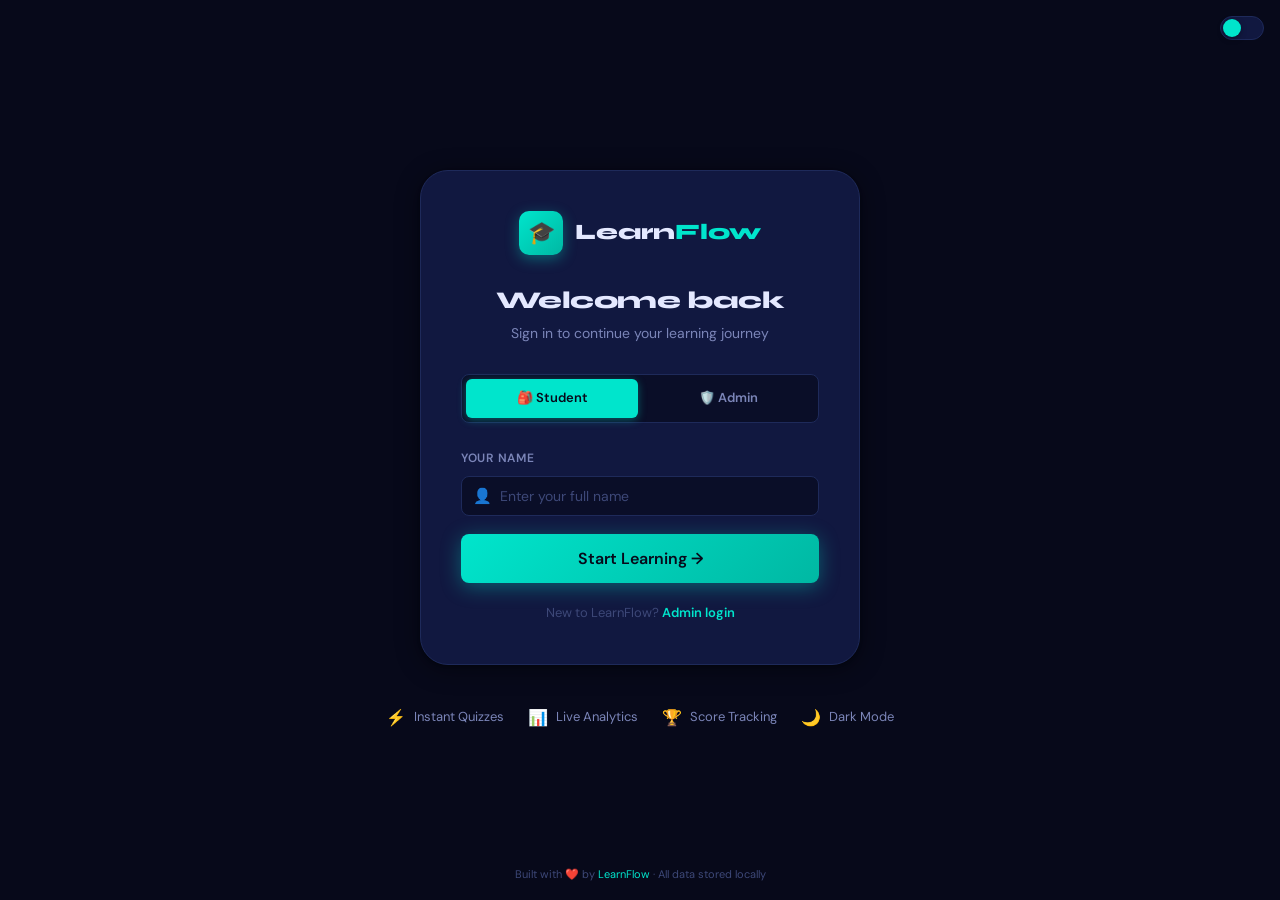
==== admin.html @ 23366703 "Add files via upload" ====
<!DOCTYPE html>
<html lang="en">
<head>
  <meta charset="UTF-8" />
  <meta name="viewport" content="width=device-width, initial-scale=1.0" />
  <title>Admin Dashboard — LearnFlow LMS</title>
  <link rel="stylesheet" href="style.css" />
  <style>
    /* ── Admin-specific styles ── */
    .q-card {
      background: var(--bg-card);
      border: 1px solid var(--border);
      border-radius: var(--radius-md);
      padding: 18px 20px;
      display: flex; align-items: flex-start; gap: 16px;
      transition: all var(--transition);
      animation: fade-up 0.35s ease both;
    }
    .q-card:hover { border-color: var(--border-light); transform: translateX(3px); }
    .q-num {
      width: 34px; height: 34px;
      border-radius: 8px;
      background: var(--accent-dim);
      color: var(--accent);
      display: flex; align-items: center; justify-content: center;
      font-family: 'Syne', sans-serif; font-size: 13px; font-weight: 800;
      flex-shrink: 0;
    }
    .q-content { flex: 1; min-width: 0; }
    .q-text { font-size: 14px; font-weight: 600; margin-bottom: 10px; line-height: 1.4; }
    .q-options { display: grid; grid-template-columns: 1fr 1fr; gap: 6px; }
    .q-opt {
      font-size: 12px; color: var(--text-secondary);
      padding: 5px 10px;
      background: var(--bg-surface); border: 1px solid var(--border);
      border-radius: 6px; display: flex; gap: 6px; align-items: center;
    }
    .q-opt.correct {
      border-color: var(--emerald); color: var(--emerald);
      background: var(--emerald-dim);
    }
    .q-opt-letter {
      font-weight: 700; font-size: 11px;
      background: var(--bg-card); border: 1px solid var(--border);
      border-radius: 4px; padding: 1px 5px;
    }
    .q-meta { font-size: 11px; color: var(--text-muted); margin-top: 10px; }
    .q-actions { display: flex; gap: 8px; align-items: center; flex-shrink: 0; }

    /* Questions list */
    #questions-list { display: flex; flex-direction: column; gap: 14px; }

    /* Results table rows */
    .score-badge {
      display: inline-flex; align-items: center;
      padding: 3px 10px; border-radius: 99px;
      font-size: 12px; font-weight: 700;
    }
    .score-badge.ex { background: var(--emerald-dim); color: var(--emerald); }
    .score-badge.gd { background: var(--accent-dim);  color: var(--accent);  }
    .score-badge.av { background: var(--amber-dim);   color: var(--amber);   }
    .score-badge.pr { background: var(--rose-dim);    color: var(--rose);    }

    /* Add question form */
    .form-card {
      background: var(--bg-card);
      border: 1px solid var(--border);
      border-radius: var(--radius-lg);
      overflow: hidden;
      box-shadow: var(--shadow-card);
    }
    .options-grid {
      display: grid; grid-template-columns: 1fr 1fr; gap: 14px;
    }
    .option-input-wrap { position: relative; }
    .option-letter-badge {
      position: absolute; left: 10px; top: 50%; transform: translateY(-50%);
      width: 22px; height: 22px; border-radius: 5px;
      background: var(--accent-dim); color: var(--accent);
      font-size: 11px; font-weight: 800; font-family: 'Syne', sans-serif;
      display: flex; align-items: center; justify-content: center;
    }
    .option-input-wrap .form-control { padding-left: 42px; }

    /* Analytics chart card */
    .analytics-grid { display: grid; grid-template-columns: 2fr 1fr; gap: 20px; }
    .chart-labels {
      display: flex; justify-content: space-between;
      margin-top: 8px;
    }
    .chart-label { font-size: 10px; color: var(--text-muted); }

    /* Donut chart in analytics */
    .analytics-donut { display: flex; flex-direction: column; align-items: center; gap: 16px; }
    .legend { width: 100%; }
    .legend-item {
      display: flex; align-items: center; gap: 8px;
      font-size: 13px; padding: 6px 0;
      border-bottom: 1px solid var(--border);
    }
    .legend-item:last-child { border-bottom: none; }
    .legend-dot {
      width: 10px; height: 10px; border-radius: 50%; flex-shrink: 0;
    }
    .legend-val { margin-left: auto; font-weight: 700; font-family: 'Syne',sans-serif; }

    /* Confirm modal */
    .modal-backdrop {
      position: fixed; inset: 0; background: rgba(0,0,0,.65);
      backdrop-filter: blur(4px); z-index: 500;
      display: flex; align-items: center; justify-content: center;
      animation: fade-in 0.2s ease;
    }
    .modal {
      background: var(--bg-card);
      border: 1px solid var(--border);
      border-radius: var(--radius-lg);
      padding: 32px;
      max-width: 380px; width: 90%;
      box-shadow: var(--shadow-card);
      animation: fade-up 0.25s ease;
    }
    .modal h3 { margin-bottom: 10px; font-size: 18px; }
    .modal p  { color: var(--text-secondary); font-size: 14px; margin-bottom: 24px; }
    .modal-actions { display: flex; gap: 10px; justify-content: flex-end; }

    @media (max-width: 900px) {
      .analytics-grid { grid-template-columns: 1fr; }
      .options-grid   { grid-template-columns: 1fr; }
    }
  </style>
</head>
<body>
  <div class="layout">

    <!-- ═══ SIDEBAR ═══ -->
    <aside class="sidebar" id="sidebar">
      <div class="sidebar-logo">
        <div class="logo-icon">🎓</div>
        <div class="logo-text">Learn<span>Flow</span></div>
      </div>

      <div class="sidebar-section">
        <div class="sidebar-section-label">Main</div>
        <div class="nav-item active" data-page="admin.html" onclick="showTab('dashboard')">
          <span class="icon">📊</span> Dashboard
        </div>
        <div class="nav-item" onclick="showTab('questions')">
          <span class="icon">❓</span> Questions
          <span class="nav-badge" id="nav-q-count">0</span>
        </div>
        <div class="nav-item" onclick="showTab('add-question')">
          <span class="icon">➕</span> Add Question
        </div>
        <div class="nav-item" onclick="showTab('analytics')">
          <span class="icon">📈</span> Analytics
        </div>
        <div class="nav-item" onclick="showTab('results')">
          <span class="icon">🏅</span> Results
          <span class="nav-badge" id="nav-r-count">0</span>
        </div>
      </div>

      <div class="sidebar-section" style="margin-top: 10px;">
        <div class="sidebar-section-label">System</div>
        <div class="nav-item" onclick="window.open('index.html','_blank')">
          <span class="icon">🎒</span> Student View
        </div>
        <div class="nav-item" onclick="logout()">
          <span class="icon">🚪</span> Logout
        </div>
      </div>

      <div class="sidebar-footer">
        <div class="user-info">
          <div class="avatar" id="admin-avatar">A</div>
          <div>
            <div class="user-name" id="admin-name">Admin</div>
            <div class="user-role">Administrator</div>
          </div>
        </div>
      </div>
    </aside>

    <!-- Overlay for mobile -->
    <div class="sidebar-overlay" id="sidebar-overlay"></div>

    <!-- ═══ MAIN ═══ -->
    <main class="main">

      <!-- Top Bar -->
      <header class="topbar">
        <div class="topbar-left">
          <div class="hamburger" onclick="document.getElementById('sidebar').classList.toggle('open');document.getElementById('sidebar-overlay').classList.toggle('open');">
            <span></span><span></span><span></span>
          </div>
          <div>
            <div class="page-title" id="page-title">Dashboard</div>
            <div class="breadcrumb" id="page-breadcrumb">Overview & Statistics</div>
          </div>
        </div>
        <div class="topbar-right">
          <div class="icon-btn" title="Notifications" onclick="showToast('No new notifications','info')">
            🔔 <span class="notif-dot"></span>
          </div>
          <button class="theme-toggle" title="Toggle theme"></button>
          <div class="icon-btn" title="Logout" onclick="logout()">🚪</div>
        </div>
      </header>

      <!-- ─── TAB: Dashboard ─── -->
      <div class="page-content" id="tab-dashboard">

        <!-- Stat Cards -->
        <div class="grid-4 mb-24" data-stagger id="stat-grid">
          <div class="stat-card accent card-hover">
            <div class="stat-icon accent">❓</div>
            <div class="stat-value" id="stat-total-q">0</div>
            <div class="stat-label">Total Questions</div>
            <div class="stat-delta text-accent">↑ Active Bank</div>
          </div>
          <div class="stat-card indigo card-hover">
            <div class="stat-icon indigo">📝</div>
            <div class="stat-value" id="stat-quizzes">0</div>
            <div class="stat-label">Quizzes Taken</div>
            <div class="stat-delta" style="color:var(--indigo)">↑ All time</div>
          </div>
          <div class="stat-card amber card-hover">
            <div class="stat-icon amber">⭐</div>
            <div class="stat-value" id="stat-avg">0%</div>
            <div class="stat-label">Average Score</div>
            <div class="stat-delta" style="color:var(--amber)">↗ Class avg</div>
          </div>
          <div class="stat-card emerald card-hover">
            <div class="stat-icon emerald">🏆</div>
            <div class="stat-value" id="stat-top">—</div>
            <div class="stat-label">Top Student</div>
            <div class="stat-delta" style="color:var(--emerald)">↑ Best score</div>
          </div>
        </div>

        <!-- Recent Activity + Score Distribution -->
        <div class="analytics-grid">
          <!-- Weekly Quiz Activity -->
          <div class="card">
            <div class="card-header">
              <div>
                <div class="section-title">Quiz Activity</div>
                <div class="section-subtitle">Quizzes taken — last 7 days</div>
              </div>
              <span class="badge badge-accent">Live</span>
            </div>
            <div class="card-body">
              <div class="chart-bar-wrap" id="activity-chart" style="height:80px;"></div>
              <div class="chart-labels" id="activity-labels"></div>
            </div>
          </div>

          <!-- Score Distribution donut -->
          <div class="card">
            <div class="card-header">
              <div class="section-title">Score Distribution</div>
            </div>
            <div class="card-body analytics-donut">
              <div class="donut-wrap">
                <svg width="120" height="120" viewBox="0 0 120 120">
                  <circle class="donut-bg" cx="60" cy="60" r="45" stroke-width="12"/>
                  <circle class="donut-fill" id="dash-donut" cx="60" cy="60" r="45" stroke-width="12"
                          stroke="var(--accent)" stroke-dasharray="283" stroke-dashoffset="283"/>
                </svg>
                <div class="donut-label">
                  <div class="val" id="dash-donut-val">0%</div>
                  <div class="lbl">Pass Rate</div>
                </div>
              </div>
              <div class="legend" id="score-legend">
                <div class="legend-item">
                  <div class="legend-dot" style="background:var(--emerald)"></div>
                  <span style="font-size:12px;color:var(--text-secondary)">Excellent (≥90%)</span>
                  <div class="legend-val text-accent" id="leg-excellent">0</div>
                </div>
                <div class="legend-item">
                  <div class="legend-dot" style="background:var(--accent)"></div>
                  <span style="font-size:12px;color:var(--text-secondary)">Good (70-89%)</span>
                  <div class="legend-val text-accent" id="leg-good">0</div>
                </div>
                <div class="legend-item">
                  <div class="legend-dot" style="background:var(--amber)"></div>
                  <span style="font-size:12px;color:var(--text-secondary)">Average (50-69%)</span>
                  <div class="legend-val text-accent" id="leg-average">0</div>
                </div>
                <div class="legend-item">
                  <div class="legend-dot" style="background:var(--rose)"></div>
                  <span style="font-size:12px;color:var(--text-secondary)">Poor (&lt;50%)</span>
                  <div class="legend-val text-accent" id="leg-poor">0</div>
                </div>
              </div>
            </div>
          </div>
        </div>

        <!-- Recent Results -->
        <div class="mt-24">
          <div class="section-header">
            <div>
              <div class="section-title">Recent Results</div>
              <div class="section-subtitle">Latest student submissions</div>
            </div>
            <button class="btn btn-secondary btn-sm" onclick="showTab('results')">View All →</button>
          </div>
          <div class="table-wrap">
            <table>
              <thead>
                <tr>
                  <th>Student</th>
                  <th>Score</th>
                  <th>Percentage</th>
                  <th>Time</th>
                  <th>Date</th>
                </tr>
              </thead>
              <tbody id="recent-results-tbody">
                <tr><td colspan="5" style="text-align:center;color:var(--text-muted);padding:30px;">No results yet</td></tr>
              </tbody>
            </table>
          </div>
        </div>
      </div><!-- /tab-dashboard -->

      <!-- ─── TAB: Questions ─── -->
      <div class="page-content" id="tab-questions" style="display:none;">
        <div class="section-header">
          <div>
            <div class="section-title">Question Bank</div>
            <div class="section-subtitle" id="q-count-label">All questions</div>
          </div>
          <div style="display:flex;gap:10px;">
            <button class="btn btn-secondary btn-sm" onclick="exportQuestions()">⬇ Export</button>
            <button class="btn btn-primary btn-sm" onclick="showTab('add-question')">+ Add Question</button>
          </div>
        </div>
        <div id="questions-list">
          <!-- Dynamic -->
        </div>
      </div><!-- /tab-questions -->

      <!-- ─── TAB: Add Question ─── -->
      <div class="page-content" id="tab-add-question" style="display:none;">
        <div class="section-header">
          <div>
            <div class="section-title" id="form-title">Add New Question</div>
            <div class="section-subtitle">Fill in the question details below</div>
          </div>
          <button class="btn btn-secondary btn-sm" onclick="cancelEdit()">✕ Cancel</button>
        </div>

        <div class="form-card">
          <div class="card-header">
            <div class="section-title">Question Details</div>
            <span class="badge badge-accent">Required Fields *</span>
          </div>
          <div class="card-body">
            <!-- Hidden edit ID -->
            <input type="hidden" id="edit-id" value="" />

            <!-- Question Text -->
            <div class="form-group">
              <label class="form-label">Question *</label>
              <textarea id="f-question" class="form-control" rows="3"
                        placeholder="Type your question here..."></textarea>
            </div>

            <!-- Options -->
            <div class="form-group">
              <label class="form-label">Answer Options *</label>
              <div class="options-grid">
                <div class="option-input-wrap">
                  <div class="option-letter-badge">A</div>
                  <input type="text" id="f-opt-a" class="form-control" placeholder="Option A" />
                </div>
                <div class="option-input-wrap">
                  <div class="option-letter-badge">B</div>
                  <input type="text" id="f-opt-b" class="form-control" placeholder="Option B" />
                </div>
                <div class="option-input-wrap">
                  <div class="option-letter-badge">C</div>
                  <input type="text" id="f-opt-c" class="form-control" placeholder="Option C" />
                </div>
                <div class="option-input-wrap">
                  <div class="option-letter-badge">D</div>
                  <input type="text" id="f-opt-d" class="form-control" placeholder="Option D" />
                </div>
              </div>
            </div>

            <!-- Correct Answer -->
            <div class="form-group">
              <label class="form-label">Correct Answer *</label>
              <select id="f-correct" class="form-control">
                <option value="">— Select correct answer —</option>
                <option value="0">A — Option A</option>
                <option value="1">B — Option B</option>
                <option value="2">C — Option C</option>
                <option value="3">D — Option D</option>
              </select>
            </div>

            <!-- Submit -->
            <div style="display:flex;gap:12px;margin-top:8px;">
              <button class="btn btn-primary" onclick="saveQuestion()" id="save-btn">
                💾 Save Question
              </button>
              <button class="btn btn-secondary" onclick="clearForm()">🔄 Clear</button>
            </div>
          </div>
        </div>
      </div><!-- /tab-add-question -->

      <!-- ─── TAB: Analytics ─── -->
      <div class="page-content" id="tab-analytics" style="display:none;">
        <div class="section-header">
          <div class="section-title">Analytics</div>
          <div class="section-subtitle">Detailed performance insights</div>
        </div>

        <div class="grid-4 mb-24" data-stagger>
          <div class="stat-card accent">
            <div class="stat-icon accent">📊</div>
            <div class="stat-value" id="an-total-q">0</div>
            <div class="stat-label">Questions</div>
          </div>
          <div class="stat-card indigo">
            <div class="stat-icon indigo">👥</div>
            <div class="stat-value" id="an-students">0</div>
            <div class="stat-label">Unique Students</div>
          </div>
          <div class="stat-card amber">
            <div class="stat-icon amber">⏱️</div>
            <div class="stat-value" id="an-avg-time">—</div>
            <div class="stat-label">Avg Time (min)</div>
          </div>
          <div class="stat-card emerald">
            <div class="stat-icon emerald">✅</div>
            <div class="stat-value" id="an-pass-rate">0%</div>
            <div class="stat-label">Pass Rate (≥70%)</div>
          </div>
        </div>

        <!-- Score histogram -->
        <div class="card mb-24">
          <div class="card-header">
            <div class="section-title">Score Histogram</div>
            <div class="section-subtitle">Distribution of scores across all quizzes</div>
          </div>
          <div class="card-body">
            <div id="histogram-wrap" style="display:flex;align-items:flex-end;gap:8px;height:100px;"></div>
            <div style="display:flex;justify-content:space-between;margin-top:8px;">
              <span class="chart-label">0–20%</span>
              <span class="chart-label">21–40%</span>
              <span class="chart-label">41–60%</span>
              <span class="chart-label">61–80%</span>
              <span class="chart-label">81–100%</span>
            </div>
          </div>
        </div>

        <!-- Top performers table -->
        <div class="card">
          <div class="card-header">
            <div class="section-title">Top Performers</div>
          </div>
          <div class="table-wrap" style="border:none;border-radius:0;box-shadow:none;">
            <table>
              <thead>
                <tr>
                  <th>Rank</th>
                  <th>Student</th>
                  <th>Best Score</th>
                  <th>Attempts</th>
                </tr>
              </thead>
              <tbody id="top-performers-tbody">
                <tr><td colspan="4" style="text-align:center;color:var(--text-muted);padding:30px;">No data yet</td></tr>
              </tbody>
            </table>
          </div>
        </div>
      </div><!-- /tab-analytics -->

      <!-- ─── TAB: Results ─── -->
      <div class="page-content" id="tab-results" style="display:none;">
        <div class="section-header">
          <div>
            <div class="section-title">All Results</div>
            <div class="section-subtitle" id="results-count-label">All submissions</div>
          </div>
          <div style="display:flex;gap:10px;">
            <button class="btn btn-danger btn-sm" onclick="clearResults()">🗑 Clear All</button>
          </div>
        </div>
        <div class="table-wrap">
          <table>
            <thead>
              <tr>
                <th>#</th>
                <th>Student</th>
                <th>Score</th>
                <th>%</th>
                <th>Grade</th>
                <th>Time</th>
                <th>Date</th>
              </tr>
            </thead>
            <tbody id="all-results-tbody">
              <tr><td colspan="7" style="text-align:center;color:var(--text-muted);padding:30px;">No results yet</td></tr>
            </tbody>
          </table>
        </div>
      </div><!-- /tab-results -->

    </main><!-- /main -->
  </div><!-- /layout -->

  <!-- Delete Confirm Modal -->
  <div class="modal-backdrop" id="confirm-modal" style="display:none;">
    <div class="modal">
      <h3>Delete Question?</h3>
      <p>This action cannot be undone. The question will be permanently removed from the bank.</p>
      <div class="modal-actions">
        <button class="btn btn-secondary" onclick="closeModal()">Cancel</button>
        <button class="btn btn-danger" onclick="confirmDelete()">Delete</button>
      </div>
    </div>
  </div>

  <script src="script.js"></script>
  <script>
    /* ════════════════════════════════════
       ADMIN DASHBOARD LOGIC
       ════════════════════════════════════ */
    let pendingDeleteId = null;

    /* ── Auth guard ── */
    document.addEventListener('DOMContentLoaded', () => {
      const user = DB.get(KEYS.USER);
      if (!user || user.role !== 'admin') { window.location.href = 'login.html'; return; }

      // Set admin name
      document.getElementById('admin-name').textContent = user.name || 'Admin';
      document.getElementById('admin-avatar').textContent = (user.name || 'A')[0].toUpperCase();

      renderDashboard();
    });

    /* ── Tab Navigation ── */
    const tabs = {
      dashboard:    { el: 'tab-dashboard',     title: 'Dashboard',     sub: 'Overview & Statistics' },
      questions:    { el: 'tab-questions',      title: 'Question Bank', sub: 'Manage all questions' },
      'add-question':{ el: 'tab-add-question',  title: 'Add Question',  sub: 'Create a new quiz item' },
      analytics:    { el: 'tab-analytics',      title: 'Analytics',     sub: 'Performance insights' },
      results:      { el: 'tab-results',        title: 'Results',       sub: 'All student submissions' },
    };

    function showTab(name) {
      Object.entries(tabs).forEach(([key, cfg]) => {
        document.getElementById(cfg.el).style.display = key === name ? '' : 'none';
      });
      document.getElementById('page-title').textContent = tabs[name].title;
      document.getElementById('page-breadcrumb').textContent = tabs[name].sub;

      // Highlight active nav
      document.querySelectorAll('.nav-item').forEach(item => item.classList.remove('active'));
      // match by onclick text
      document.querySelectorAll('.nav-item').forEach(item => {
        if (item.getAttribute('onclick')?.includes(`'${name}'`)) item.classList.add('active');
      });

      // Render the active tab
      if (name === 'dashboard')    renderDashboard();
      if (name === 'questions')    renderQuestions();
      if (name === 'analytics')    renderAnalytics();
      if (name === 'results')      renderResults();

      // Close mobile sidebar
      document.getElementById('sidebar')?.classList.remove('open');
      document.getElementById('sidebar-overlay')?.classList.remove('open');
    }

    /* ══════════════════════════════════════
       DASHBOARD RENDER
       ══════════════════════════════════════ */
    function renderDashboard() {
      const questions = DB.get(KEYS.QUESTIONS, []);
      const results   = DB.get(KEYS.RESULTS, []);

      // Stat cards
      const totalQ = questions.length;
      const totalR = results.length;
      const avgPct = totalR > 0
        ? Math.round(results.reduce((a, r) => a + r.percentage, 0) / totalR)
        : 0;
      const topStudent = totalR > 0
        ? results.reduce((best, r) => r.percentage > best.percentage ? r : best, results[0])
        : null;

      animateCount(document.getElementById('stat-total-q'), totalQ);
      animateCount(document.getElementById('stat-quizzes'), totalR);
      document.getElementById('stat-avg').textContent = avgPct + '%';
      document.getElementById('stat-top').textContent = topStudent
        ? topStudent.studentName.split(' ')[0]
        : '—';

      // Update nav badges
      document.getElementById('nav-q-count').textContent = totalQ;
      document.getElementById('nav-r-count').textContent = totalR;

      // Score distribution donut
      const grades = { excellent:0, good:0, average:0, poor:0 };
      results.forEach(r => {
        if (r.percentage >= 90) grades.excellent++;
        else if (r.percentage >= 70) grades.good++;
        else if (r.percentage >= 50) grades.average++;
        else grades.poor++;
      });
      const passRate = totalR > 0
        ? Math.round(((grades.excellent + grades.good) / totalR) * 100)
        : 0;
      document.getElementById('dash-donut-val').textContent = passRate + '%';
      const fill = document.getElementById('dash-donut');
      if (fill) {
        setTimeout(() => {
          fill.style.strokeDashoffset = 283 - (283 * passRate / 100);
        }, 300);
      }
      document.getElementById('leg-excellent').textContent = grades.excellent;
      document.getElementById('leg-good').textContent = grades.good;
      document.getElementById('leg-average').textContent = grades.average;
      document.getElementById('leg-poor').textContent = grades.poor;

      // Activity chart (last 7 days)
      renderActivityChart(results);

      // Recent results table (latest 5)
      const recent = [...results].sort((a,b) => b.date - a.date).slice(0, 5);
      const tbody = document.getElementById('recent-results-tbody');
      if (recent.length === 0) {
        tbody.innerHTML = `<tr><td colspan="5" style="text-align:center;color:var(--text-muted);padding:30px;">No results yet</td></tr>`;
      } else {
        tbody.innerHTML = recent.map(r => `
          <tr>
            <td><strong>${r.studentName}</strong></td>
            <td>${r.score}/${r.total}</td>
            <td><span class="score-badge ${gradeBadge(r.percentage)}">${r.percentage}%</span></td>
            <td>${fmtTime(r.timeTaken)}</td>
            <td style="color:var(--text-secondary);font-size:13px;">${fmtDate(r.date)}</td>
          </tr>
        `).join('');
      }

      initStagger();
    }

    function gradeBadge(pct) {
      if (pct >= 90) return 'ex';
      if (pct >= 70) return 'gd';
      if (pct >= 50) return 'av';
      return 'pr';
    }

    function renderActivityChart(results) {
      const days = ['Sun','Mon','Tue','Wed','Thu','Fri','Sat'];
      const now  = new Date();
      const buckets = Array.from({ length: 7 }, (_, i) => {
        const d = new Date(now);
        d.setDate(d.getDate() - (6 - i));
        return {
          label: days[d.getDay()],
          date: d,
          val: 0,
        };
      });
      results.forEach(r => {
        const rd = new Date(r.date);
        buckets.forEach(b => {
          if (rd.toDateString() === b.date.toDateString()) b.val++;
        });
      });
      const max = Math.max(...buckets.map(b => b.val), 1);
      renderBarChart('activity-chart', buckets.map((b,i) => ({ ...b, filled: i === 6 })), max);
      document.getElementById('activity-labels').innerHTML =
        buckets.map(b => `<span class="chart-label">${b.label}</span>`).join('');
    }

    /* ══════════════════════════════════════
       QUESTIONS RENDER
       ══════════════════════════════════════ */
    function renderQuestions() {
      const questions = DB.get(KEYS.QUESTIONS, []);
      const list = document.getElementById('questions-list');
      document.getElementById('q-count-label').textContent = `${questions.length} questions in bank`;

      if (questions.length === 0) {
        list.innerHTML = `
          <div class="empty-state">
            <div class="icon">❓</div>
            <h3>No Questions Yet</h3>
            <p>Start building your quiz bank by adding questions.</p>
            <br/>
            <button class="btn btn-primary" onclick="showTab('add-question')">+ Add First Question</button>
          </div>`;
        return;
      }

      const letters = ['A','B','C','D'];
      list.innerHTML = questions.map((q, i) => `
        <div class="q-card" style="animation-delay:${i * 0.05}s">
          <div class="q-num">${i + 1}</div>
          <div class="q-content">
            <div class="q-text">${q.question}</div>
            <div class="q-options">
              ${q.options.map((opt, oi) => `
                <div class="q-opt ${oi === q.correct ? 'correct' : ''}">
                  <span class="q-opt-letter">${letters[oi]}</span>${opt}
                  ${oi === q.correct ? ' ✓' : ''}
                </div>
              `).join('')}
            </div>
            <div class="q-meta">Added ${fmtDate(q.createdAt)}</div>
          </div>
          <div class="q-actions">
            <button class="btn btn-secondary btn-sm" onclick="editQuestion('${q.id}')">✏️</button>
            <button class="btn btn-danger btn-sm" onclick="openDeleteModal('${q.id}')">🗑️</button>
          </div>
        </div>
      `).join('');
    }

    /* ══════════════════════════════════════
       ADD / EDIT / DELETE QUESTION
       ══════════════════════════════════════ */
    function saveQuestion() {
      const id       = document.getElementById('edit-id').value;
      const question = document.getElementById('f-question').value.trim();
      const optA     = document.getElementById('f-opt-a').value.trim();
      const optB     = document.getElementById('f-opt-b').value.trim();
      const optC     = document.getElementById('f-opt-c').value.trim();
      const optD     = document.getElementById('f-opt-d').value.trim();
      const correct  = document.getElementById('f-correct').value;

      // Validation
      if (!question) return showToast('Question text is required', 'warn');
      if (!optA || !optB || !optC || !optD) return showToast('All four options are required', 'warn');
      if (correct === '') return showToast('Please select the correct answer', 'warn');

      const questions = DB.get(KEYS.QUESTIONS, []);

      if (id) {
        // Edit existing
        const idx = questions.findIndex(q => q.id === id);
        if (idx !== -1) {
          questions[idx] = { ...questions[idx], question, options: [optA,optB,optC,optD], correct: parseInt(correct) };
          DB.set(KEYS.QUESTIONS, questions);
          showToast('Question updated successfully!', 'success');
        }
      } else {
        // New question
        questions.push({
          id: uid(), createdAt: Date.now(),
          question,
          options: [optA, optB, optC, optD],
          correct: parseInt(correct),
        });
        DB.set(KEYS.QUESTIONS, questions);
        showToast('Question added to bank!', 'success');
      }

      clearForm();
      showTab('questions');
    }

    function editQuestion(id) {
      const questions = DB.get(KEYS.QUESTIONS, []);
      const q = questions.find(q => q.id === id);
      if (!q) return;

      document.getElementById('edit-id').value        = q.id;
      document.getElementById('f-question').value     = q.question;
      document.getElementById('f-opt-a').value        = q.options[0] || '';
      document.getElementById('f-opt-b').value        = q.options[1] || '';
      document.getElementById('f-opt-c').value        = q.options[2] || '';
      document.getElementById('f-opt-d').value        = q.options[3] || '';
      document.getElementById('f-correct').value      = String(q.correct);
      document.getElementById('form-title').textContent = 'Edit Question';
      document.getElementById('save-btn').textContent    = '💾 Update Question';

      showTab('add-question');
    }

    function clearForm() {
      ['edit-id','f-question','f-opt-a','f-opt-b','f-opt-c','f-opt-d'].forEach(id => {
        document.getElementById(id).value = '';
      });
      document.getElementById('f-correct').value = '';
      document.getElementById('form-title').textContent = 'Add New Question';
      document.getElementById('save-btn').textContent = '💾 Save Question';
    }

    function cancelEdit() { clearForm(); showTab('questions'); }

    function openDeleteModal(id) {
      pendingDeleteId = id;
      document.getElementById('confirm-modal').style.display = 'flex';
    }
    function closeModal() {
      pendingDeleteId = null;
      document.getElementById('confirm-modal').style.display = 'none';
    }
    function confirmDelete() {
      if (!pendingDeleteId) return;
      const questions = DB.get(KEYS.QUESTIONS, []);
      DB.set(KEYS.QUESTIONS, questions.filter(q => q.id !== pendingDeleteId));
      closeModal();
      showToast('Question deleted', 'warn');
      renderQuestions();
      document.getElementById('nav-q-count').textContent = DB.get(KEYS.QUESTIONS, []).length;
    }

    function exportQuestions() {
      const data = JSON.stringify(DB.get(KEYS.QUESTIONS, []), null, 2);
      const blob = new Blob([data], { type: 'application/json' });
      const a = document.createElement('a');
      a.href = URL.createObjectURL(blob);
      a.download = 'learnflow_questions.json';
      a.click();
      showToast('Questions exported!', 'success');
    }

    /* ══════════════════════════════════════
       ANALYTICS
       ══════════════════════════════════════ */
    function renderAnalytics() {
      const questions = DB.get(KEYS.QUESTIONS, []);
      const results   = DB.get(KEYS.RESULTS, []);
      const totalR    = results.length;

      document.getElementById('an-total-q').textContent = questions.length;

      // Unique students
      const unique = new Set(results.map(r => r.studentName.toLowerCase())).size;
      document.getElementById('an-students').textContent = unique;

      // Avg time
      if (totalR > 0) {
        const avgTime = Math.round(results.reduce((a, r) => a + r.timeTaken, 0) / totalR);
        document.getElementById('an-avg-time').textContent = fmtTime(avgTime);
      }

      // Pass rate
      const passed = results.filter(r => r.percentage >= 70).length;
      const passRate = totalR > 0 ? Math.round((passed / totalR) * 100) : 0;
      document.getElementById('an-pass-rate').textContent = passRate + '%';

      // Histogram
      const bins = [0,0,0,0,0]; // 0-20, 21-40, 41-60, 61-80, 81-100
      results.forEach(r => {
        const b = Math.min(Math.floor(r.percentage / 20), 4);
        bins[b]++;
      });
      const maxBin = Math.max(...bins, 1);
      const histWrap = document.getElementById('histogram-wrap');
      histWrap.innerHTML = bins.map((val, i) => {
        const h = Math.round((val / maxBin) * 100);
        const colours = ['var(--rose)','var(--amber)','var(--amber)','var(--accent)','var(--emerald)'];
        return `<div style="flex:1;height:${h}%;border-radius:4px 4px 0 0;background:${colours[i]};opacity:0.8;transition:height 0.8s ease;cursor:default;" title="${val} students"></div>`;
      }).join('');

      // Top performers
      const grouped = {};
      results.forEach(r => {
        const key = r.studentName.toLowerCase();
        if (!grouped[key]) grouped[key] = { name: r.studentName, best: 0, attempts: 0 };
        grouped[key].best = Math.max(grouped[key].best, r.percentage);
        grouped[key].attempts++;
      });
      const top = Object.values(grouped).sort((a,b) => b.best - a.best).slice(0,10);
      const rankEmojis = ['🥇','🥈','🥉'];
      const tbody = document.getElementById('top-performers-tbody');
      tbody.innerHTML = top.length === 0
        ? `<tr><td colspan="4" style="text-align:center;color:var(--text-muted);padding:30px;">No data yet</td></tr>`
        : top.map((s, i) => `
          <tr>
            <td>${rankEmojis[i] || `#${i+1}`}</td>
            <td><strong>${s.name}</strong></td>
            <td><span class="score-badge ${gradeBadge(s.best)}">${s.best}%</span></td>
            <td style="color:var(--text-secondary)">${s.attempts}</td>
          </tr>
        `).join('');

      initStagger();
    }

    /* ══════════════════════════════════════
       ALL RESULTS
       ══════════════════════════════════════ */
    function renderResults() {
      const results = DB.get(KEYS.RESULTS, []).sort((a,b) => b.date - a.date);
      document.getElementById('results-count-label').textContent = `${results.length} submissions`;
      document.getElementById('nav-r-count').textContent = results.length;

      const gradeLabels = { ex:'Excellent', gd:'Good', av:'Average', pr:'Needs Work' };
      const tbody = document.getElementById('all-results-tbody');
      tbody.innerHTML = results.length === 0
        ? `<tr><td colspan="7" style="text-align:center;color:var(--text-muted);padding:30px;">No results yet</td></tr>`
        : results.map((r, i) => {
          const gb = gradeBadge(r.percentage);
          return `
            <tr>
              <td style="color:var(--text-muted)">${i+1}</td>
              <td><strong>${r.studentName}</strong></td>
              <td>${r.score} / ${r.total}</td>
              <td>${r.percentage}%</td>
              <td><span class="score-badge ${gb}">${gradeLabels[gb]}</span></td>
              <td style="color:var(--text-secondary)">${fmtTime(r.timeTaken)}</td>
              <td style="color:var(--text-secondary);font-size:13px;">${fmtDate(r.date)}</td>
            </tr>`;
        }).join('');
    }

    function clearResults() {
      if (!confirm('Are you sure you want to delete ALL student results? This cannot be undone.')) return;
      DB.del(KEYS.RESULTS);
      showToast('All results cleared', 'warn');
      renderResults();
      renderDashboard();
    }

    /* ── Logout ── */
    function logout() {
      DB.del(KEYS.USER);
      window.location.href = 'login.html';
    }
  </script>
</body>
</html>
---- style.css ----
/* ============================================================
   LMS — Shared Stylesheet
   Aesthetic: Dark SaaS, geometric precision, teal accent
   Fonts: Syne (headings) + DM Sans (body)
   ============================================================ */

@import url('https://fonts.googleapis.com/css2?family=Syne:wght@400;500;600;700;800&family=DM+Sans:ital,opsz,wght@0,9..40,300;0,9..40,400;0,9..40,500;0,9..40,600;1,9..40,400&display=swap');

/* ── CSS Variables ── */
:root {
  --bg-base:       #07091a;
  --bg-surface:    #0d1230;
  --bg-card:       #111840;
  --bg-card-hover: #162050;
  --bg-input:      #0a0e28;
  --border:        #1e2a5a;
  --border-light:  #263070;

  --accent:        #00e5cc;
  --accent-dim:    rgba(0,229,204,.15);
  --accent-glow:   rgba(0,229,204,.35);
  --indigo:        #6366f1;
  --indigo-dim:    rgba(99,102,241,.15);
  --rose:          #f43f5e;
  --rose-dim:      rgba(244,63,94,.15);
  --amber:         #f59e0b;
  --amber-dim:     rgba(245,158,11,.15);
  --emerald:       #10b981;
  --emerald-dim:   rgba(16,185,129,.15);

  --text-primary:  #e4e8ff;
  --text-secondary:#7b85b8;
  --text-muted:    #3d4878;

  --radius-sm: 8px;
  --radius-md: 14px;
  --radius-lg: 20px;
  --radius-xl: 28px;

  --shadow-card: 0 4px 24px rgba(0,0,0,.45), 0 1px 3px rgba(0,0,0,.3);
  --shadow-glow: 0 0 40px rgba(0,229,204,.12);

  --transition: 0.22s cubic-bezier(.4,0,.2,1);

  --sidebar-w: 260px;
  --header-h:  68px;
}

/* Light mode overrides */
body.light-mode {
  --bg-base:       #f0f2fc;
  --bg-surface:    #e4e8f7;
  --bg-card:       #ffffff;
  --bg-card-hover: #f5f7ff;
  --bg-input:      #f0f2fc;
  --border:        #d1d8f0;
  --border-light:  #c0caeb;
  --text-primary:  #111840;
  --text-secondary:#4a5490;
  --text-muted:    #8892c8;
  --shadow-card: 0 4px 24px rgba(0,0,0,.08), 0 1px 3px rgba(0,0,0,.05);
  --shadow-glow: 0 0 40px rgba(0,229,204,.08);
}

/* ── Reset & Base ── */
*, *::before, *::after { box-sizing: border-box; margin: 0; padding: 0; }

html { scroll-behavior: smooth; }

body {
  font-family: 'DM Sans', sans-serif;
  background: var(--bg-base);
  color: var(--text-primary);
  min-height: 100vh;
  line-height: 1.6;
  transition: background var(--transition), color var(--transition);
  overflow-x: hidden;
}

/* Subtle grid texture */
body::before {
  content: '';
  position: fixed; inset: 0;
  background-image:
    linear-gradient(rgba(0,229,204,.025) 1px, transparent 1px),
    linear-gradient(90deg, rgba(0,229,204,.025) 1px, transparent 1px);
  background-size: 48px 48px;
  pointer-events: none;
  z-index: 0;
}

body.light-mode::before {
  background-image:
    linear-gradient(rgba(99,102,241,.04) 1px, transparent 1px),
    linear-gradient(90deg, rgba(99,102,241,.04) 1px, transparent 1px);
}

/* ── Typography ── */
h1, h2, h3, h4 {
  font-family: 'Syne', sans-serif;
  font-weight: 700;
  line-height: 1.2;
  letter-spacing: -0.02em;
}

a { text-decoration: none; color: inherit; }

/* ── Scrollbar ── */
::-webkit-scrollbar { width: 6px; }
::-webkit-scrollbar-track { background: var(--bg-surface); }
::-webkit-scrollbar-thumb { background: var(--border-light); border-radius: 99px; }
::-webkit-scrollbar-thumb:hover { background: var(--text-muted); }

/* ── Utility ── */
.sr-only {
  position: absolute; width: 1px; height: 1px;
  padding: 0; margin: -1px; overflow: hidden;
  clip: rect(0,0,0,0); white-space: nowrap; border: 0;
}

.badge {
  display: inline-flex; align-items: center; gap: 5px;
  padding: 3px 10px;
  border-radius: 99px;
  font-size: 11px; font-weight: 600; letter-spacing: .04em;
  text-transform: uppercase;
}
.badge-accent  { background: var(--accent-dim);  color: var(--accent);  }
.badge-indigo  { background: var(--indigo-dim);  color: var(--indigo);  }
.badge-rose    { background: var(--rose-dim);    color: var(--rose);    }
.badge-amber   { background: var(--amber-dim);   color: var(--amber);   }
.badge-emerald { background: var(--emerald-dim); color: var(--emerald); }

/* ── Buttons ── */
.btn {
  display: inline-flex; align-items: center; gap: 8px;
  padding: 10px 22px;
  border-radius: var(--radius-sm);
  font-family: 'DM Sans', sans-serif;
  font-size: 14px; font-weight: 600;
  cursor: pointer; border: none; outline: none;
  transition: all var(--transition);
  position: relative; overflow: hidden;
}

.btn::after {
  content: '';
  position: absolute; inset: 0;
  background: rgba(255,255,255,.07);
  opacity: 0; transition: opacity var(--transition);
}
.btn:hover::after { opacity: 1; }

.btn-primary {
  background: linear-gradient(135deg, var(--accent) 0%, #00b8a3 100%);
  color: #07091a;
  box-shadow: 0 4px 20px var(--accent-glow);
}
.btn-primary:hover {
  transform: translateY(-1px);
  box-shadow: 0 8px 30px var(--accent-glow);
}
.btn-primary:active { transform: translateY(0); }

.btn-secondary {
  background: var(--bg-card);
  color: var(--text-primary);
  border: 1px solid var(--border);
}
.btn-secondary:hover {
  border-color: var(--accent);
  color: var(--accent);
}

.btn-danger {
  background: var(--rose-dim);
  color: var(--rose);
  border: 1px solid transparent;
}
.btn-danger:hover {
  background: var(--rose);
  color: #fff;
}

.btn-sm { padding: 6px 14px; font-size: 12px; }
.btn-lg { padding: 14px 30px; font-size: 16px; }
.btn-full { width: 100%; justify-content: center; }
.btn:disabled { opacity: 0.5; cursor: not-allowed; pointer-events: none; }

/* ── Cards ── */
.card {
  background: var(--bg-card);
  border: 1px solid var(--border);
  border-radius: var(--radius-lg);
  box-shadow: var(--shadow-card);
  transition: border-color var(--transition), transform var(--transition), box-shadow var(--transition);
}
.card:hover { border-color: var(--border-light); }
.card-hover:hover {
  transform: translateY(-2px);
  box-shadow: var(--shadow-card), var(--shadow-glow);
}

.card-header {
  padding: 22px 26px 16px;
  border-bottom: 1px solid var(--border);
  display: flex; align-items: center; justify-content: space-between;
}
.card-body { padding: 24px 26px; }

/* ── Stat Cards ── */
.stat-card {
  background: var(--bg-card);
  border: 1px solid var(--border);
  border-radius: var(--radius-lg);
  padding: 24px;
  position: relative;
  overflow: hidden;
  transition: all var(--transition);
}
.stat-card::before {
  content: '';
  position: absolute;
  top: -30px; right: -30px;
  width: 100px; height: 100px;
  border-radius: 50%;
  opacity: 0.07;
  transition: transform var(--transition);
}
.stat-card:hover::before { transform: scale(1.4); }
.stat-card:hover { transform: translateY(-2px); box-shadow: var(--shadow-card), var(--shadow-glow); }

.stat-card.accent::before  { background: var(--accent); }
.stat-card.indigo::before  { background: var(--indigo); }
.stat-card.rose::before    { background: var(--rose);   }
.stat-card.amber::before   { background: var(--amber);  }
.stat-card.emerald::before { background: var(--emerald);}

.stat-icon {
  width: 44px; height: 44px;
  border-radius: var(--radius-sm);
  display: flex; align-items: center; justify-content: center;
  font-size: 20px; margin-bottom: 16px;
}
.stat-icon.accent  { background: var(--accent-dim);  color: var(--accent);  }
.stat-icon.indigo  { background: var(--indigo-dim);  color: var(--indigo);  }
.stat-icon.rose    { background: var(--rose-dim);    color: var(--rose);    }
.stat-icon.amber   { background: var(--amber-dim);   color: var(--amber);   }
.stat-icon.emerald { background: var(--emerald-dim); color: var(--emerald); }

.stat-value {
  font-family: 'Syne', sans-serif;
  font-size: 32px; font-weight: 800;
  line-height: 1;
  margin-bottom: 6px;
}
.stat-label {
  font-size: 13px; color: var(--text-secondary);
  font-weight: 500; letter-spacing: .02em;
}
.stat-delta {
  font-size: 12px; font-weight: 600;
  margin-top: 10px; display: inline-flex;
  align-items: center; gap: 4px;
}

/* ── Forms ── */
.form-group { margin-bottom: 18px; }
.form-label {
  display: block;
  font-size: 12px; font-weight: 600;
  text-transform: uppercase; letter-spacing: .06em;
  color: var(--text-secondary);
  margin-bottom: 8px;
}
.form-control {
  width: 100%;
  background: var(--bg-input);
  border: 1px solid var(--border);
  border-radius: var(--radius-sm);
  color: var(--text-primary);
  font-family: 'DM Sans', sans-serif;
  font-size: 14px;
  padding: 10px 14px;
  outline: none;
  transition: border-color var(--transition), box-shadow var(--transition);
  -webkit-appearance: none;
}
.form-control:focus {
  border-color: var(--accent);
  box-shadow: 0 0 0 3px var(--accent-dim);
}
.form-control::placeholder { color: var(--text-muted); }

textarea.form-control { resize: vertical; min-height: 80px; }
select.form-control { cursor: pointer; }

.form-row { display: grid; grid-template-columns: 1fr 1fr; gap: 14px; }

/* ── Sidebar Layout ── */
.layout {
  display: flex;
  min-height: 100vh;
  position: relative;
  z-index: 1;
}

.sidebar {
  width: var(--sidebar-w);
  background: var(--bg-surface);
  border-right: 1px solid var(--border);
  display: flex; flex-direction: column;
  position: fixed; top: 0; left: 0;
  height: 100vh; overflow-y: auto;
  z-index: 100;
  transition: transform var(--transition);
}

.sidebar-logo {
  padding: 24px 20px 20px;
  border-bottom: 1px solid var(--border);
  display: flex; align-items: center; gap: 12px;
}
.logo-icon {
  width: 36px; height: 36px;
  background: linear-gradient(135deg, var(--accent), #00b8a3);
  border-radius: 10px;
  display: flex; align-items: center; justify-content: center;
  font-size: 18px; flex-shrink: 0;
  box-shadow: 0 4px 14px var(--accent-glow);
}
.logo-text { font-family: 'Syne', sans-serif; font-size: 17px; font-weight: 800; }
.logo-text span { color: var(--accent); }

.sidebar-section {
  padding: 16px 12px 0;
}
.sidebar-section-label {
  font-size: 10px; font-weight: 700;
  text-transform: uppercase; letter-spacing: .1em;
  color: var(--text-muted);
  padding: 0 10px 10px;
}
.nav-item {
  display: flex; align-items: center; gap: 12px;
  padding: 10px 12px;
  border-radius: var(--radius-sm);
  font-size: 14px; font-weight: 500;
  color: var(--text-secondary);
  cursor: pointer;
  transition: all var(--transition);
  margin-bottom: 2px;
  position: relative;
}
.nav-item .icon { font-size: 17px; flex-shrink: 0; width: 20px; text-align: center; }
.nav-item:hover { background: var(--bg-card); color: var(--text-primary); }
.nav-item.active {
  background: var(--accent-dim);
  color: var(--accent);
  font-weight: 600;
}
.nav-item.active::before {
  content: '';
  position: absolute; left: 0; top: 20%; bottom: 20%;
  width: 3px; border-radius: 0 3px 3px 0;
  background: var(--accent);
}
.nav-badge {
  margin-left: auto;
  background: var(--accent-dim);
  color: var(--accent);
  font-size: 11px; font-weight: 700;
  padding: 2px 7px;
  border-radius: 99px;
}

.sidebar-footer {
  margin-top: auto;
  padding: 16px 12px;
  border-top: 1px solid var(--border);
}
.user-info {
  display: flex; align-items: center; gap: 10px;
  padding: 10px 12px;
  border-radius: var(--radius-sm);
  cursor: pointer;
  transition: background var(--transition);
}
.user-info:hover { background: var(--bg-card); }
.avatar {
  width: 34px; height: 34px;
  border-radius: 50%;
  background: linear-gradient(135deg, var(--indigo), var(--accent));
  display: flex; align-items: center; justify-content: center;
  font-size: 13px; font-weight: 700; color: #fff; flex-shrink: 0;
}
.user-name  { font-size: 13px; font-weight: 600; line-height: 1.3; }
.user-role  { font-size: 11px; color: var(--text-muted); }

/* ── Main Content ── */
.main {
  margin-left: var(--sidebar-w);
  flex: 1;
  min-height: 100vh;
  display: flex; flex-direction: column;
}

.topbar {
  height: var(--header-h);
  border-bottom: 1px solid var(--border);
  display: flex; align-items: center; justify-content: space-between;
  padding: 0 32px;
  background: var(--bg-surface);
  position: sticky; top: 0; z-index: 50;
}

.topbar-left { display: flex; align-items: center; gap: 16px; }
.page-title { font-family: 'Syne', sans-serif; font-size: 20px; font-weight: 700; }
.breadcrumb { font-size: 13px; color: var(--text-secondary); }

.topbar-right { display: flex; align-items: center; gap: 12px; }

/* Dark mode toggle */
.theme-toggle {
  width: 44px; height: 24px;
  background: var(--bg-card);
  border: 1px solid var(--border);
  border-radius: 99px;
  cursor: pointer; position: relative;
  transition: background var(--transition), border-color var(--transition);
  flex-shrink: 0;
}
.theme-toggle::after {
  content: '';
  position: absolute;
  top: 2px; left: 2px;
  width: 18px; height: 18px;
  border-radius: 50%;
  background: var(--accent);
  transition: transform var(--transition), background var(--transition);
  box-shadow: 0 2px 6px rgba(0,0,0,.3);
}
body.light-mode .theme-toggle::after { transform: translateX(20px); }
.theme-toggle:hover { border-color: var(--accent); }

.icon-btn {
  width: 38px; height: 38px;
  border-radius: var(--radius-sm);
  background: var(--bg-card);
  border: 1px solid var(--border);
  display: flex; align-items: center; justify-content: center;
  font-size: 16px; cursor: pointer;
  transition: all var(--transition); color: var(--text-secondary);
  position: relative;
}
.icon-btn:hover { border-color: var(--accent); color: var(--accent); }
.notif-dot {
  position: absolute; top: 6px; right: 6px;
  width: 7px; height: 7px;
  border-radius: 50%; background: var(--rose);
  border: 1.5px solid var(--bg-surface);
}

.page-content { padding: 32px; flex: 1; }

/* ── Page Section Headers ── */
.section-header {
  display: flex; align-items: center; justify-content: space-between;
  margin-bottom: 24px;
}
.section-title { font-size: 18px; font-weight: 700; }
.section-subtitle { font-size: 13px; color: var(--text-secondary); margin-top: 2px; }

/* ── Grid Layouts ── */
.grid-4 { display: grid; grid-template-columns: repeat(4, 1fr); gap: 20px; }
.grid-3 { display: grid; grid-template-columns: repeat(3, 1fr); gap: 20px; }
.grid-2 { display: grid; grid-template-columns: repeat(2, 1fr); gap: 20px; }

/* ── Tables ── */
.table-wrap {
  border-radius: var(--radius-lg);
  overflow: hidden;
  border: 1px solid var(--border);
  box-shadow: var(--shadow-card);
}
table {
  width: 100%; border-collapse: collapse;
  background: var(--bg-card);
}
thead { background: var(--bg-surface); }
th {
  padding: 12px 20px; text-align: left;
  font-size: 11px; font-weight: 700;
  text-transform: uppercase; letter-spacing: .07em;
  color: var(--text-secondary);
  border-bottom: 1px solid var(--border);
  white-space: nowrap;
}
td {
  padding: 14px 20px;
  font-size: 14px; color: var(--text-primary);
  border-bottom: 1px solid var(--border);
  transition: background var(--transition);
}
tr:last-child td { border-bottom: none; }
tbody tr:hover td { background: var(--bg-card-hover); }

/* ── Progress Bar ── */
.progress-track {
  background: var(--bg-input);
  border-radius: 99px;
  height: 8px; overflow: hidden;
  border: 1px solid var(--border);
}
.progress-fill {
  height: 100%;
  border-radius: 99px;
  background: linear-gradient(90deg, var(--accent), #00b8a3);
  transition: width 0.6s cubic-bezier(.4,0,.2,1);
  box-shadow: 0 0 10px var(--accent-glow);
}
.progress-fill.indigo {
  background: linear-gradient(90deg, var(--indigo), #818cf8);
  box-shadow: 0 0 10px rgba(99,102,241,.4);
}
.progress-fill.rose {
  background: linear-gradient(90deg, var(--rose), #fb7185);
  box-shadow: 0 0 10px rgba(244,63,94,.4);
}

/* ── Alerts / Toasts ── */
.toast-container {
  position: fixed; bottom: 24px; right: 24px;
  display: flex; flex-direction: column; gap: 10px;
  z-index: 9999;
}
.toast {
  background: var(--bg-card);
  border: 1px solid var(--border);
  border-left: 4px solid var(--accent);
  border-radius: var(--radius-sm);
  padding: 14px 18px;
  font-size: 14px; font-weight: 500;
  box-shadow: var(--shadow-card);
  min-width: 260px;
  animation: toast-in 0.3s ease forwards;
  display: flex; align-items: center; gap: 10px;
}
.toast.error  { border-left-color: var(--rose); }
.toast.warn   { border-left-color: var(--amber); }
.toast-exit { animation: toast-out 0.3s ease forwards; }

@keyframes toast-in  { from { opacity:0; transform: translateY(10px); } to { opacity:1; transform: translateY(0); } }
@keyframes toast-out { from { opacity:1; transform: translateY(0); } to { opacity:0; transform: translateY(10px); } }

/* ── Hamburger (mobile) ── */
.hamburger {
  display: none; flex-direction: column; gap: 5px;
  cursor: pointer; padding: 4px;
}
.hamburger span {
  display: block; width: 22px; height: 2px;
  background: var(--text-primary);
  border-radius: 99px;
  transition: all var(--transition);
}

/* ── Overlay (mobile sidebar) ── */
.sidebar-overlay {
  display: none;
  position: fixed; inset: 0;
  background: rgba(0,0,0,.55);
  z-index: 90;
  backdrop-filter: blur(2px);
}

/* ── Animations ── */
@keyframes fade-up {
  from { opacity: 0; transform: translateY(16px); }
  to   { opacity: 1; transform: translateY(0); }
}
@keyframes fade-in {
  from { opacity: 0; }
  to   { opacity: 1; }
}
@keyframes pulse-dot {
  0%,100% { opacity: 1; }
  50%      { opacity: .4; }
}
@keyframes spin {
  to { transform: rotate(360deg); }
}
@keyframes count-up {
  from { opacity: 0; transform: scale(.8); }
  to   { opacity: 1; transform: scale(1); }
}

.animate-fade-up { animation: fade-up 0.5s ease both; }
.animate-fade-in { animation: fade-in 0.4s ease both; }

/* Staggered children */
[data-stagger] > * { opacity: 0; }
[data-stagger].ready > *:nth-child(1)  { animation: fade-up 0.4s 0.05s ease both; }
[data-stagger].ready > *:nth-child(2)  { animation: fade-up 0.4s 0.10s ease both; }
[data-stagger].ready > *:nth-child(3)  { animation: fade-up 0.4s 0.15s ease both; }
[data-stagger].ready > *:nth-child(4)  { animation: fade-up 0.4s 0.20s ease both; }
[data-stagger].ready > *:nth-child(5)  { animation: fade-up 0.4s 0.25s ease both; }
[data-stagger].ready > *:nth-child(6)  { animation: fade-up 0.4s 0.30s ease both; }

/* ── Empty State ── */
.empty-state {
  text-align: center; padding: 60px 20px;
  color: var(--text-muted);
}
.empty-state .icon { font-size: 48px; margin-bottom: 14px; opacity: .5; }
.empty-state h3 { font-size: 16px; color: var(--text-secondary); margin-bottom: 6px; }
.empty-state p  { font-size: 13px; }

/* ── Tabs ── */
.tabs {
  display: flex; border-bottom: 1px solid var(--border);
  margin-bottom: 24px; gap: 4px;
}
.tab-btn {
  padding: 10px 18px;
  font-size: 14px; font-weight: 500;
  color: var(--text-secondary); cursor: pointer;
  border-bottom: 2px solid transparent;
  transition: all var(--transition);
  margin-bottom: -1px;
}
.tab-btn:hover { color: var(--text-primary); }
.tab-btn.active {
  color: var(--accent);
  border-bottom-color: var(--accent);
  font-weight: 600;
}
.tab-panel { display: none; }
.tab-panel.active { display: block; }

/* ── Mini Chart ── */
.chart-bar-wrap {
  display: flex; align-items: flex-end; gap: 6px;
  height: 64px; padding-bottom: 4px;
}
.chart-bar {
  flex: 1; border-radius: 4px 4px 0 0;
  background: var(--accent-dim);
  transition: height 0.8s cubic-bezier(.4,0,.2,1), background var(--transition);
  position: relative; cursor: pointer;
}
.chart-bar::after {
  content: attr(data-val);
  position: absolute; bottom: calc(100% + 4px);
  left: 50%; transform: translateX(-50%);
  font-size: 10px; color: var(--text-muted);
  white-space: nowrap;
  opacity: 0; transition: opacity var(--transition);
}
.chart-bar:hover { background: var(--accent-dim) !important; }
.chart-bar:hover::after { opacity: 1; }
.chart-bar.filled { background: linear-gradient(180deg, var(--accent) 0%, #00b8a3 100%); }

/* ── Responsive ── */
@media (max-width: 1100px) {
  .grid-4 { grid-template-columns: repeat(2, 1fr); }
}

@media (max-width: 900px) {
  .grid-3 { grid-template-columns: 1fr 1fr; }
  .form-row { grid-template-columns: 1fr; }
}

@media (max-width: 768px) {
  :root { --sidebar-w: 260px; }

  .sidebar {
    transform: translateX(-100%);
  }
  .sidebar.open {
    transform: translateX(0);
    box-shadow: 4px 0 30px rgba(0,0,0,.5);
  }
  .sidebar-overlay.open { display: block; }

  .main { margin-left: 0; }

  .hamburger { display: flex; }

  .topbar { padding: 0 20px; }
  .page-content { padding: 20px; }

  .grid-4, .grid-3, .grid-2 { grid-template-columns: 1fr; }
}

@media (max-width: 480px) {
  .stat-value { font-size: 24px; }
  .page-title { font-size: 16px; }
}

/* ── Login Page ── */
.login-page {
  min-height: 100vh;
  display: flex; align-items: center; justify-content: center;
  padding: 20px;
  background: var(--bg-base);
  position: relative;
}

.login-bg-decor {
  position: fixed; inset: 0; pointer-events: none; overflow: hidden; z-index: 0;
}
.orb {
  position: absolute; border-radius: 50%;
  filter: blur(80px); opacity: 0.12;
  animation: orb-float 8s ease-in-out infinite;
}
.orb-1 {
  width: 500px; height: 500px;
  background: var(--accent);
  top: -150px; left: -100px;
}
.orb-2 {
  width: 400px; height: 400px;
  background: var(--indigo);
  bottom: -120px; right: -80px;
  animation-delay: -4s;
}
@keyframes orb-float {
  0%,100% { transform: translate(0,0) scale(1); }
  50% { transform: translate(20px,30px) scale(1.05); }
}

.login-card {
  width: 100%; max-width: 440px;
  background: var(--bg-card);
  border: 1px solid var(--border);
  border-radius: var(--radius-xl);
  box-shadow: var(--shadow-card);
  padding: 40px;
  position: relative; z-index: 1;
  animation: fade-up 0.5s ease both;
}

.login-logo {
  display: flex; align-items: center; gap: 12px;
  justify-content: center; margin-bottom: 32px;
}
.login-logo .logo-icon { width: 44px; height: 44px; font-size: 22px; }
.login-logo .logo-text { font-size: 22px; }

.login-title {
  font-size: 24px; font-weight: 800; text-align: center;
  margin-bottom: 6px;
}
.login-subtitle {
  font-size: 14px; color: var(--text-secondary);
  text-align: center; margin-bottom: 30px;
}

.role-toggle {
  display: grid; grid-template-columns: 1fr 1fr;
  background: var(--bg-input); border-radius: var(--radius-sm);
  border: 1px solid var(--border);
  padding: 4px; margin-bottom: 26px; gap: 4px;
}
.role-btn {
  padding: 9px;
  border-radius: 6px; text-align: center;
  font-size: 13px; font-weight: 600;
  cursor: pointer; transition: all var(--transition);
  color: var(--text-secondary);
}
.role-btn.active {
  background: var(--accent);
  color: #07091a;
  box-shadow: 0 2px 8px var(--accent-glow);
}

.login-footer {
  text-align: center; margin-top: 20px;
  font-size: 13px; color: var(--text-muted);
}
.login-link {
  color: var(--accent); font-weight: 600; cursor: pointer;
  transition: opacity var(--transition);
}
.login-link:hover { opacity: 0.7; }

/* ── Quiz Interface ── */
.quiz-page {
  min-height: 100vh;
  display: flex; flex-direction: column;
  background: var(--bg-base);
  position: relative;
}

.quiz-topbar {
  padding: 16px 32px;
  display: flex; align-items: center; justify-content: space-between;
  border-bottom: 1px solid var(--border);
  background: var(--bg-surface);
  position: sticky; top: 0; z-index: 50;
}

.quiz-main {
  flex: 1; display: flex;
  align-items: flex-start; justify-content: center;
  padding: 40px 20px;
}
.quiz-container { width: 100%; max-width: 680px; }

/* Quiz Landing */
.quiz-landing {
  text-align: center;
  animation: fade-up 0.5s ease both;
}
.quiz-landing-icon {
  font-size: 72px; margin-bottom: 24px;
  animation: orb-float 4s ease-in-out infinite;
  display: inline-block;
}
.quiz-landing h1 { font-size: 40px; margin-bottom: 14px; }
.quiz-landing p { font-size: 16px; color: var(--text-secondary); max-width: 480px; margin: 0 auto 32px; }
.quiz-meta-cards {
  display: flex; gap: 16px; justify-content: center;
  margin-bottom: 36px; flex-wrap: wrap;
}
.quiz-meta-card {
  background: var(--bg-card);
  border: 1px solid var(--border);
  border-radius: var(--radius-md);
  padding: 16px 24px;
  text-align: center; min-width: 120px;
}
.quiz-meta-card .val {
  font-family: 'Syne', sans-serif;
  font-size: 28px; font-weight: 800; color: var(--accent);
}
.quiz-meta-card .lbl {
  font-size: 12px; color: var(--text-secondary);
  text-transform: uppercase; letter-spacing: .05em;
}

/* Quiz Question Card */
.question-card {
  background: var(--bg-card);
  border: 1px solid var(--border);
  border-radius: var(--radius-xl);
  box-shadow: var(--shadow-card);
  overflow: hidden;
  animation: fade-up 0.4s ease both;
}

.question-header {
  padding: 24px 30px 20px;
  border-bottom: 1px solid var(--border);
  background: var(--bg-surface);
}
.question-meta {
  display: flex; justify-content: space-between; align-items: center;
  margin-bottom: 14px;
}
.question-num { font-size: 12px; font-weight: 700; color: var(--text-muted); text-transform: uppercase; letter-spacing: .07em; }
.timer-display {
  display: flex; align-items: center; gap: 6px;
  font-family: 'Syne', sans-serif; font-size: 18px; font-weight: 700;
}
.timer-display.warning { color: var(--rose); }
.timer-display .timer-icon { font-size: 14px; }

.quiz-progress {
  margin-bottom: 0;
}
.quiz-progress .progress-track { height: 6px; }

.question-body { padding: 30px; }
.question-text {
  font-size: 18px; font-weight: 600; line-height: 1.5;
  margin-bottom: 24px; color: var(--text-primary);
}

/* Options */
.options-list { display: flex; flex-direction: column; gap: 12px; }
.option-item {
  display: flex; align-items: center; gap: 16px;
  padding: 14px 18px;
  border-radius: var(--radius-md);
  border: 2px solid var(--border);
  cursor: pointer;
  transition: all var(--transition);
  background: var(--bg-surface);
  position: relative; overflow: hidden;
}
.option-item::before {
  content: '';
  position: absolute; inset: 0;
  background: var(--accent-dim);
  opacity: 0; transition: opacity var(--transition);
}
.option-item:hover { border-color: var(--accent); }
.option-item:hover::before { opacity: 1; }

.option-letter {
  width: 32px; height: 32px; border-radius: 8px; flex-shrink: 0;
  background: var(--bg-card); border: 1px solid var(--border);
  display: flex; align-items: center; justify-content: center;
  font-size: 13px; font-weight: 700; font-family: 'Syne', sans-serif;
  transition: all var(--transition);
  position: relative; z-index: 1;
}
.option-text {
  font-size: 15px; font-weight: 500;
  position: relative; z-index: 1; flex: 1;
}

/* Selected */
.option-item.selected {
  border-color: var(--accent);
  background: var(--accent-dim);
}
.option-item.selected .option-letter {
  background: var(--accent);
  color: #07091a;
  border-color: var(--accent);
}
/* Correct / Wrong (after reveal) */
.option-item.correct {
  border-color: var(--emerald);
  background: var(--emerald-dim);
  pointer-events: none;
}
.option-item.correct .option-letter { background: var(--emerald); color: #fff; border-color: var(--emerald); }
.option-item.wrong {
  border-color: var(--rose);
  background: var(--rose-dim);
  pointer-events: none;
}
.option-item.wrong .option-letter { background: var(--rose); color: #fff; border-color: var(--rose); }
.option-item.disabled { pointer-events: none; opacity: .65; }

.question-footer {
  padding: 20px 30px 24px;
  border-top: 1px solid var(--border);
  display: flex; justify-content: space-between; align-items: center;
}

/* Results Screen */
.results-card {
  background: var(--bg-card);
  border: 1px solid var(--border);
  border-radius: var(--radius-xl);
  box-shadow: var(--shadow-card);
  text-align: center;
  overflow: hidden;
  animation: fade-up 0.5s ease both;
}
.results-header {
  padding: 40px 30px 30px;
  background: var(--bg-surface);
  border-bottom: 1px solid var(--border);
}
.result-emoji { font-size: 56px; margin-bottom: 16px; display: block; }
.results-header h2 { font-size: 28px; margin-bottom: 8px; }
.results-header p { color: var(--text-secondary); font-size: 15px; }

.score-circle {
  width: 140px; height: 140px;
  border-radius: 50%;
  border: 6px solid var(--border);
  display: flex; flex-direction: column;
  align-items: center; justify-content: center;
  margin: 30px auto;
  position: relative;
}
.score-circle.excellent { border-color: var(--emerald); box-shadow: 0 0 30px rgba(16,185,129,.3); }
.score-circle.good      { border-color: var(--accent);  box-shadow: 0 0 30px var(--accent-glow); }
.score-circle.average   { border-color: var(--amber);   box-shadow: 0 0 30px rgba(245,158,11,.3); }
.score-circle.poor      { border-color: var(--rose);    box-shadow: 0 0 30px rgba(244,63,94,.3); }

.score-pct {
  font-family: 'Syne', sans-serif;
  font-size: 36px; font-weight: 800; line-height: 1;
}
.score-lbl { font-size: 12px; color: var(--text-secondary); }

.results-stats {
  display: grid; grid-template-columns: repeat(3, 1fr);
  gap: 1px; background: var(--border);
}
.result-stat {
  background: var(--bg-card);
  padding: 20px;
}
.result-stat .val {
  font-family: 'Syne', sans-serif;
  font-size: 22px; font-weight: 800;
  margin-bottom: 4px;
}
.result-stat .lbl { font-size: 12px; color: var(--text-secondary); }

.results-actions {
  padding: 24px 30px;
  display: flex; gap: 12px; justify-content: center;
}

/* ── Donut Chart ── */
.donut-wrap {
  position: relative;
  width: 120px; height: 120px;
  margin: 0 auto;
}
.donut-wrap svg { transform: rotate(-90deg); }
.donut-bg { fill: none; stroke: var(--border); }
.donut-fill {
  fill: none;
  stroke-linecap: round;
  stroke-dasharray: 283;
  stroke-dashoffset: 283;
  transition: stroke-dashoffset 1s cubic-bezier(.4,0,.2,1);
}
.donut-label {
  position: absolute; inset: 0;
  display: flex; flex-direction: column;
  align-items: center; justify-content: center;
  font-family: 'Syne', sans-serif;
}
.donut-label .val { font-size: 22px; font-weight: 800; line-height: 1; }
.donut-label .lbl { font-size: 10px; color: var(--text-muted); }

/* ── Confetti placeholder ── */
.confetti { position: fixed; top: 0; left: 0; width: 100%; height: 100%; pointer-events: none; z-index: 9998; }

/* ── Misc ── */
.divider {
  height: 1px; background: var(--border);
  margin: 20px 0;
}
.text-accent   { color: var(--accent); }
.text-muted    { color: var(--text-muted); }
.text-secondary{ color: var(--text-secondary); }
.fw-bold       { font-weight: 700; }
.fw-600        { font-weight: 600; }
.mt-8  { margin-top: 8px; }
.mt-16 { margin-top: 16px; }
.mt-24 { margin-top: 24px; }
.mb-24 { margin-bottom: 24px; }
.flex-center { display: flex; align-items: center; }
.gap-8  { gap: 8px; }
.gap-12 { gap: 12px; }
.truncate { overflow: hidden; white-space: nowrap; text-overflow: ellipsis; }

/* spinner */
.spinner {
  width: 20px; height: 20px;
  border: 2px solid var(--border);
  border-top-color: var(--accent);
  border-radius: 50%;
  animation: spin 0.7s linear infinite;
}
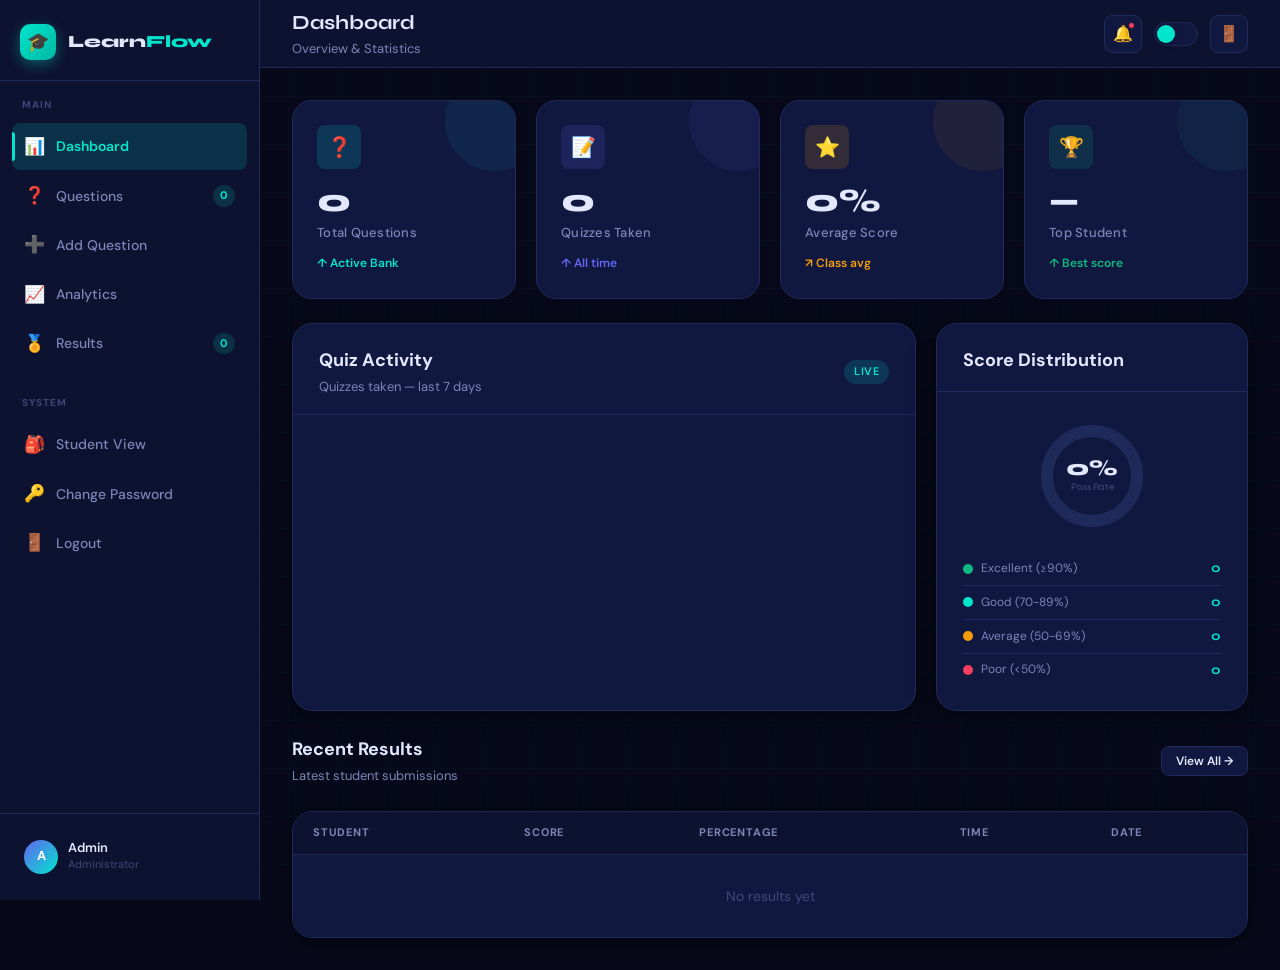
==== commit 620147e0: "Update admin.html" ====
--- a/admin.html
+++ b/admin.html
@@ -165,6 +165,9 @@
         <div class="sidebar-section-label">System</div>
         <div class="nav-item" onclick="window.open('index.html','_blank')">
           <span class="icon">🎒</span> Student View
+        </div>
+        <div class="nav-item" onclick="showTab('change-password')">
+          <span class="icon">🔑</span> Change Password
         </div>
         <div class="nav-item" onclick="logout()">
           <span class="icon">🚪</span> Logout
@@ -518,6 +521,46 @@
         </div>
       </div><!-- /tab-results -->
 
+      <!-- ─── TAB: Change Password ─── -->
+      <div class="page-content" id="tab-change-password" style="display:none;">
+        <div class="section-header">
+          <div>
+            <div class="section-title">Change Admin Password</div>
+            <div class="section-subtitle">Update your login credentials</div>
+          </div>
+        </div>
+        <div class="form-card" style="max-width:480px;">
+          <div class="card-header">
+            <div class="section-title">Update Credentials</div>
+          </div>
+          <div class="card-body">
+            <div class="form-group">
+              <label class="form-label">Name</label>
+              <div style="position:relative;">
+                <input type="text" id="cp-name" class="form-control" placeholder="Your name" />
+              </div>
+            </div>
+            <div class="form-group">
+              <label class="form-label">Email Address</label>
+              <input type="email" id="cp-email" class="form-control" placeholder="your@email.com" />
+            </div>
+            <div class="form-group">
+              <label class="form-label">Current Password</label>
+              <input type="password" id="cp-current" class="form-control" placeholder="Enter current password" />
+            </div>
+            <div class="form-group">
+              <label class="form-label">New Password</label>
+              <input type="password" id="cp-new" class="form-control" placeholder="Min 6 characters" />
+            </div>
+            <div class="form-group">
+              <label class="form-label">Confirm New Password</label>
+              <input type="password" id="cp-confirm" class="form-control" placeholder="Re-enter new password" />
+            </div>
+            <button class="btn btn-primary" onclick="changePassword()">💾 Update Credentials</button>
+          </div>
+        </div>
+      </div><!-- /tab-change-password -->
+
     </main><!-- /main -->
   </div><!-- /layout -->
 
@@ -533,212 +576,177 @@
     </div>
   </div>
 
-  <script src="script.js"></script>
-  <script>
+      <script src="script.js"></script>
+    <script>
     /* ════════════════════════════════════
-       ADMIN DASHBOARD LOGIC
+       ADMIN DASHBOARD — async API version
        ════════════════════════════════════ */
     let pendingDeleteId = null;
 
     /* ── Auth guard ── */
     document.addEventListener('DOMContentLoaded', () => {
-      const user = DB.get(KEYS.USER);
+      const user = Store.get(KEYS.USER);
       if (!user || user.role !== 'admin') { window.location.href = 'login.html'; return; }
-
-      // Set admin name
       document.getElementById('admin-name').textContent = user.name || 'Admin';
       document.getElementById('admin-avatar').textContent = (user.name || 'A')[0].toUpperCase();
-
       renderDashboard();
     });
 
     /* ── Tab Navigation ── */
     const tabs = {
-      dashboard:    { el: 'tab-dashboard',     title: 'Dashboard',     sub: 'Overview & Statistics' },
-      questions:    { el: 'tab-questions',      title: 'Question Bank', sub: 'Manage all questions' },
-      'add-question':{ el: 'tab-add-question',  title: 'Add Question',  sub: 'Create a new quiz item' },
-      analytics:    { el: 'tab-analytics',      title: 'Analytics',     sub: 'Performance insights' },
-      results:      { el: 'tab-results',        title: 'Results',       sub: 'All student submissions' },
+      dashboard:       { el:'tab-dashboard',        title:'Dashboard',        sub:'Overview & Statistics' },
+      questions:       { el:'tab-questions',         title:'Question Bank',    sub:'Manage all questions' },
+      'add-question':  { el:'tab-add-question',      title:'Add Question',     sub:'Create a new quiz item' },
+      analytics:       { el:'tab-analytics',         title:'Analytics',        sub:'Performance insights' },
+      results:         { el:'tab-results',           title:'Results',          sub:'All student submissions' },
+      'change-password':{ el:'tab-change-password',  title:'Change Password',  sub:'Update your credentials' },
     };
 
     function showTab(name) {
-      Object.entries(tabs).forEach(([key, cfg]) => {
+      Object.entries(tabs).forEach(([key,cfg]) => {
         document.getElementById(cfg.el).style.display = key === name ? '' : 'none';
       });
       document.getElementById('page-title').textContent = tabs[name].title;
       document.getElementById('page-breadcrumb').textContent = tabs[name].sub;
-
-      // Highlight active nav
       document.querySelectorAll('.nav-item').forEach(item => item.classList.remove('active'));
-      // match by onclick text
       document.querySelectorAll('.nav-item').forEach(item => {
         if (item.getAttribute('onclick')?.includes(`'${name}'`)) item.classList.add('active');
       });
-
-      // Render the active tab
-      if (name === 'dashboard')    renderDashboard();
-      if (name === 'questions')    renderQuestions();
-      if (name === 'analytics')    renderAnalytics();
-      if (name === 'results')      renderResults();
-
-      // Close mobile sidebar
+      if (name==='dashboard')      renderDashboard();
+      if (name==='questions')      renderQuestions();
+      if (name==='analytics')      renderAnalytics();
+      if (name==='results')        renderResults();
+      if (name==='change-password') prefillChangePassword();
       document.getElementById('sidebar')?.classList.remove('open');
       document.getElementById('sidebar-overlay')?.classList.remove('open');
     }
 
-    /* ══════════════════════════════════════
-       DASHBOARD RENDER
-       ══════════════════════════════════════ */
-    function renderDashboard() {
-      const questions = DB.get(KEYS.QUESTIONS, []);
-      const results   = DB.get(KEYS.RESULTS, []);
-
-      // Stat cards
-      const totalQ = questions.length;
-      const totalR = results.length;
-      const avgPct = totalR > 0
-        ? Math.round(results.reduce((a, r) => a + r.percentage, 0) / totalR)
-        : 0;
-      const topStudent = totalR > 0
-        ? results.reduce((best, r) => r.percentage > best.percentage ? r : best, results[0])
-        : null;
-
-      animateCount(document.getElementById('stat-total-q'), totalQ);
-      animateCount(document.getElementById('stat-quizzes'), totalR);
-      document.getElementById('stat-avg').textContent = avgPct + '%';
-      document.getElementById('stat-top').textContent = topStudent
-        ? topStudent.studentName.split(' ')[0]
-        : '—';
-
-      // Update nav badges
-      document.getElementById('nav-q-count').textContent = totalQ;
-      document.getElementById('nav-r-count').textContent = totalR;
-
-      // Score distribution donut
-      const grades = { excellent:0, good:0, average:0, poor:0 };
-      results.forEach(r => {
-        if (r.percentage >= 90) grades.excellent++;
-        else if (r.percentage >= 70) grades.good++;
-        else if (r.percentage >= 50) grades.average++;
-        else grades.poor++;
+    /* ── Grade badge helper ── */
+    function gradeBadge(pct) {
+      if (pct>=90) return 'ex';
+      if (pct>=70) return 'gd';
+      if (pct>=50) return 'av';
+      return 'pr';
+    }
+
+    /* ════════════════════════════════════
+       DASHBOARD
+       ════════════════════════════════════ */
+    async function renderDashboard() {
+      try {
+        const [questions, results, stats] = await Promise.all([
+          API.get('/questions'),
+          API.get('/results'),
+          API.get('/stats'),
+        ]);
+
+        animateCount(document.getElementById('stat-total-q'), stats.totalQuestions);
+        animateCount(document.getElementById('stat-quizzes'),  stats.totalResults);
+        document.getElementById('stat-avg').textContent = stats.averageScore + '%';
+        document.getElementById('stat-top').textContent = stats.topStudent
+          ? stats.topStudent.student_name.split(' ')[0] : '—';
+
+        document.getElementById('nav-q-count').textContent = stats.totalQuestions;
+        document.getElementById('nav-r-count').textContent = stats.totalResults;
+
+        // Score distribution
+        const grades = {excellent:0,good:0,average:0,poor:0};
+        results.forEach(r => {
+          if(r.percentage>=90) grades.excellent++;
+          else if(r.percentage>=70) grades.good++;
+          else if(r.percentage>=50) grades.average++;
+          else grades.poor++;
+        });
+        const totalR = results.length;
+        const passRate = totalR>0 ? Math.round(((grades.excellent+grades.good)/totalR)*100) : 0;
+        document.getElementById('dash-donut-val').textContent = passRate + '%';
+        const fill = document.getElementById('dash-donut');
+        if (fill) setTimeout(()=>{ fill.style.strokeDashoffset = 283-(283*passRate/100); },300);
+        document.getElementById('leg-excellent').textContent = grades.excellent;
+        document.getElementById('leg-good').textContent      = grades.good;
+        document.getElementById('leg-average').textContent   = grades.average;
+        document.getElementById('leg-poor').textContent      = grades.poor;
+
+        renderActivityChart(results);
+
+        // Recent results (last 5)
+        const recent = [...results].sort((a,b)=>b.date-a.date).slice(0,5);
+        const tbody = document.getElementById('recent-results-tbody');
+        tbody.innerHTML = recent.length===0
+          ? `<tr><td colspan="5" style="text-align:center;color:var(--text-muted);padding:30px;">No results yet</td></tr>`
+          : recent.map(r=>`<tr>
+              <td><strong>${r.student_name}</strong></td>
+              <td>${r.score}/${r.total}</td>
+              <td><span class="score-badge ${gradeBadge(r.percentage)}">${r.percentage}%</span></td>
+              <td>${fmtTime(r.time_taken)}</td>
+              <td style="color:var(--text-secondary);font-size:13px;">${fmtDate(r.date)}</td>
+            </tr>`).join('');
+
+        initStagger();
+      } catch(e) {
+        showToast('Failed to load dashboard data. Is Flask running?', 'error');
+        console.error(e);
+      }
+    }
+
+    function renderActivityChart(results) {
+      const days=['Sun','Mon','Tue','Wed','Thu','Fri','Sat'];
+      const now=new Date();
+      const buckets=Array.from({length:7},(_,i)=>{
+        const d=new Date(now); d.setDate(d.getDate()-(6-i));
+        return {label:days[d.getDay()],date:d,val:0};
       });
-      const passRate = totalR > 0
-        ? Math.round(((grades.excellent + grades.good) / totalR) * 100)
-        : 0;
-      document.getElementById('dash-donut-val').textContent = passRate + '%';
-      const fill = document.getElementById('dash-donut');
-      if (fill) {
-        setTimeout(() => {
-          fill.style.strokeDashoffset = 283 - (283 * passRate / 100);
-        }, 300);
+      results.forEach(r=>{
+        const rd=new Date(r.date);
+        buckets.forEach(b=>{ if(rd.toDateString()===b.date.toDateString()) b.val++; });
+      });
+      const max=Math.max(...buckets.map(b=>b.val),1);
+      renderBarChart('activity-chart',buckets.map((b,i)=>({...b,filled:i===6})),max);
+      document.getElementById('activity-labels').innerHTML =
+        buckets.map(b=>`<span class="chart-label">${b.label}</span>`).join('');
+    }
+
+    /* ════════════════════════════════════
+       QUESTIONS
+       ════════════════════════════════════ */
+    async function renderQuestions() {
+      try {
+        const questions = await API.get('/questions');
+        document.getElementById('q-count-label').textContent = `${questions.length} questions in bank`;
+        const list = document.getElementById('questions-list');
+        if (questions.length===0) {
+          list.innerHTML=`<div class="empty-state"><div class="icon">❓</div><h3>No Questions Yet</h3><p>Start building your quiz bank.</p><br/><button class="btn btn-primary" onclick="showTab('add-question')">+ Add First Question</button></div>`;
+          return;
+        }
+        const letters=['A','B','C','D'];
+        list.innerHTML=questions.map((q,i)=>`
+          <div class="q-card" style="animation-delay:${i*0.05}s">
+            <div class="q-num">${i+1}</div>
+            <div class="q-content">
+              <div class="q-text">${q.question}</div>
+              <div class="q-options">
+                ${q.options.map((opt,oi)=>`
+                  <div class="q-opt ${oi===q.correct?'correct':''}">
+                    <span class="q-opt-letter">${letters[oi]}</span>${opt}
+                    ${oi===q.correct?' ✓':''}
+                  </div>`).join('')}
+              </div>
+              <div class="q-meta">Added ${fmtDate(q.created_at)}</div>
+            </div>
+            <div class="q-actions">
+              <button class="btn btn-secondary btn-sm" onclick="editQuestion('${q.id}')">✏️</button>
+              <button class="btn btn-danger btn-sm" onclick="openDeleteModal('${q.id}')">🗑️</button>
+            </div>
+          </div>`).join('');
+      } catch(e) {
+        showToast('Failed to load questions.','error'); console.error(e);
       }
-      document.getElementById('leg-excellent').textContent = grades.excellent;
-      document.getElementById('leg-good').textContent = grades.good;
-      document.getElementById('leg-average').textContent = grades.average;
-      document.getElementById('leg-poor').textContent = grades.poor;
-
-      // Activity chart (last 7 days)
-      renderActivityChart(results);
-
-      // Recent results table (latest 5)
-      const recent = [...results].sort((a,b) => b.date - a.date).slice(0, 5);
-      const tbody = document.getElementById('recent-results-tbody');
-      if (recent.length === 0) {
-        tbody.innerHTML = `<tr><td colspan="5" style="text-align:center;color:var(--text-muted);padding:30px;">No results yet</td></tr>`;
-      } else {
-        tbody.innerHTML = recent.map(r => `
-          <tr>
-            <td><strong>${r.studentName}</strong></td>
-            <td>${r.score}/${r.total}</td>
-            <td><span class="score-badge ${gradeBadge(r.percentage)}">${r.percentage}%</span></td>
-            <td>${fmtTime(r.timeTaken)}</td>
-            <td style="color:var(--text-secondary);font-size:13px;">${fmtDate(r.date)}</td>
-          </tr>
-        `).join('');
-      }
-
-      initStagger();
-    }
-
-    function gradeBadge(pct) {
-      if (pct >= 90) return 'ex';
-      if (pct >= 70) return 'gd';
-      if (pct >= 50) return 'av';
-      return 'pr';
-    }
-
-    function renderActivityChart(results) {
-      const days = ['Sun','Mon','Tue','Wed','Thu','Fri','Sat'];
-      const now  = new Date();
-      const buckets = Array.from({ length: 7 }, (_, i) => {
-        const d = new Date(now);
-        d.setDate(d.getDate() - (6 - i));
-        return {
-          label: days[d.getDay()],
-          date: d,
-          val: 0,
-        };
-      });
-      results.forEach(r => {
-        const rd = new Date(r.date);
-        buckets.forEach(b => {
-          if (rd.toDateString() === b.date.toDateString()) b.val++;
-        });
-      });
-      const max = Math.max(...buckets.map(b => b.val), 1);
-      renderBarChart('activity-chart', buckets.map((b,i) => ({ ...b, filled: i === 6 })), max);
-      document.getElementById('activity-labels').innerHTML =
-        buckets.map(b => `<span class="chart-label">${b.label}</span>`).join('');
-    }
-
-    /* ══════════════════════════════════════
-       QUESTIONS RENDER
-       ══════════════════════════════════════ */
-    function renderQuestions() {
-      const questions = DB.get(KEYS.QUESTIONS, []);
-      const list = document.getElementById('questions-list');
-      document.getElementById('q-count-label').textContent = `${questions.length} questions in bank`;
-
-      if (questions.length === 0) {
-        list.innerHTML = `
-          <div class="empty-state">
-            <div class="icon">❓</div>
-            <h3>No Questions Yet</h3>
-            <p>Start building your quiz bank by adding questions.</p>
-            <br/>
-            <button class="btn btn-primary" onclick="showTab('add-question')">+ Add First Question</button>
-          </div>`;
-        return;
-      }
-
-      const letters = ['A','B','C','D'];
-      list.innerHTML = questions.map((q, i) => `
-        <div class="q-card" style="animation-delay:${i * 0.05}s">
-          <div class="q-num">${i + 1}</div>
-          <div class="q-content">
-            <div class="q-text">${q.question}</div>
-            <div class="q-options">
-              ${q.options.map((opt, oi) => `
-                <div class="q-opt ${oi === q.correct ? 'correct' : ''}">
-                  <span class="q-opt-letter">${letters[oi]}</span>${opt}
-                  ${oi === q.correct ? ' ✓' : ''}
-                </div>
-              `).join('')}
-            </div>
-            <div class="q-meta">Added ${fmtDate(q.createdAt)}</div>
-          </div>
-          <div class="q-actions">
-            <button class="btn btn-secondary btn-sm" onclick="editQuestion('${q.id}')">✏️</button>
-            <button class="btn btn-danger btn-sm" onclick="openDeleteModal('${q.id}')">🗑️</button>
-          </div>
-        </div>
-      `).join('');
-    }
-
-    /* ══════════════════════════════════════
-       ADD / EDIT / DELETE QUESTION
-       ══════════════════════════════════════ */
-    function saveQuestion() {
+    }
+
+    /* ════════════════════════════════════
+       ADD / EDIT / DELETE
+       ════════════════════════════════════ */
+    async function saveQuestion() {
       const id       = document.getElementById('edit-id').value;
       const question = document.getElementById('f-question').value.trim();
       const optA     = document.getElementById('f-opt-a').value.trim();
@@ -747,198 +755,218 @@
       const optD     = document.getElementById('f-opt-d').value.trim();
       const correct  = document.getElementById('f-correct').value;
 
-      // Validation
-      if (!question) return showToast('Question text is required', 'warn');
-      if (!optA || !optB || !optC || !optD) return showToast('All four options are required', 'warn');
-      if (correct === '') return showToast('Please select the correct answer', 'warn');
-
-      const questions = DB.get(KEYS.QUESTIONS, []);
-
-      if (id) {
-        // Edit existing
-        const idx = questions.findIndex(q => q.id === id);
-        if (idx !== -1) {
-          questions[idx] = { ...questions[idx], question, options: [optA,optB,optC,optD], correct: parseInt(correct) };
-          DB.set(KEYS.QUESTIONS, questions);
-          showToast('Question updated successfully!', 'success');
+      if (!question) return showToast('Question text is required','warn');
+      if (!optA||!optB||!optC||!optD) return showToast('All four options are required','warn');
+      if (correct==='') return showToast('Please select the correct answer','warn');
+
+      const payload = { question, options:[optA,optB,optC,optD], correct:parseInt(correct) };
+
+      try {
+        if (id) {
+          await API.put(`/questions/${id}`, payload);
+          showToast('Question updated!','success');
+        } else {
+          await API.post('/questions', { id:uid(), createdAt:Date.now(), ...payload });
+          showToast('Question added to bank!','success');
         }
-      } else {
-        // New question
-        questions.push({
-          id: uid(), createdAt: Date.now(),
-          question,
-          options: [optA, optB, optC, optD],
-          correct: parseInt(correct),
+        clearForm();
+        showTab('questions');
+      } catch(e) {
+        showToast('Failed to save question.','error'); console.error(e);
+      }
+    }
+
+    async function editQuestion(id) {
+      try {
+        const questions = await API.get('/questions');
+        const q = questions.find(q=>q.id===id); if(!q) return;
+        document.getElementById('edit-id').value   = q.id;
+        document.getElementById('f-question').value= q.question;
+        document.getElementById('f-opt-a').value   = q.options[0]||'';
+        document.getElementById('f-opt-b').value   = q.options[1]||'';
+        document.getElementById('f-opt-c').value   = q.options[2]||'';
+        document.getElementById('f-opt-d').value   = q.options[3]||'';
+        document.getElementById('f-correct').value = String(q.correct);
+        document.getElementById('form-title').textContent='Edit Question';
+        document.getElementById('save-btn').textContent='💾 Update Question';
+        showTab('add-question');
+      } catch(e) { showToast('Failed to load question.','error'); }
+    }
+
+    function clearForm() {
+      ['edit-id','f-question','f-opt-a','f-opt-b','f-opt-c','f-opt-d'].forEach(i=>document.getElementById(i).value='');
+      document.getElementById('f-correct').value='';
+      document.getElementById('form-title').textContent='Add New Question';
+      document.getElementById('save-btn').textContent='💾 Save Question';
+    }
+    function cancelEdit() { clearForm(); showTab('questions'); }
+
+    function openDeleteModal(id) { pendingDeleteId=id; document.getElementById('confirm-modal').style.display='flex'; }
+    function closeModal() { pendingDeleteId=null; document.getElementById('confirm-modal').style.display='none'; }
+
+    async function confirmDelete() {
+      if (!pendingDeleteId) return;
+      try {
+        await API.del(`/questions/${pendingDeleteId}`);
+        closeModal();
+        showToast('Question deleted','warn');
+        renderQuestions();
+        const qs=await API.get('/questions');
+        document.getElementById('nav-q-count').textContent=qs.length;
+      } catch(e) { showToast('Failed to delete question.','error'); }
+    }
+
+    async function exportQuestions() {
+      const qs=await API.get('/questions');
+      const blob=new Blob([JSON.stringify(qs,null,2)],{type:'application/json'});
+      const a=document.createElement('a'); a.href=URL.createObjectURL(blob);
+      a.download='learnflow_questions.json'; a.click();
+      showToast('Questions exported!','success');
+    }
+
+    /* ════════════════════════════════════
+       ANALYTICS
+       ════════════════════════════════════ */
+    async function renderAnalytics() {
+      try {
+        const [questions, results, stats] = await Promise.all([
+          API.get('/questions'), API.get('/results'), API.get('/stats'),
+        ]);
+        const totalR=results.length;
+        document.getElementById('an-total-q').textContent=questions.length;
+        const unique=new Set(results.map(r=>r.student_name.toLowerCase())).size;
+        document.getElementById('an-students').textContent=unique;
+        if(totalR>0){
+          const avgTime=Math.round(results.reduce((a,r)=>a+r.time_taken,0)/totalR);
+          document.getElementById('an-avg-time').textContent=fmtTime(avgTime);
+        }
+        const passed=results.filter(r=>r.percentage>=70).length;
+        const passRate=totalR>0?Math.round((passed/totalR)*100):0;
+        document.getElementById('an-pass-rate').textContent=passRate+'%';
+
+        // Histogram
+        const bins=[0,0,0,0,0];
+        results.forEach(r=>{ const b=Math.min(Math.floor(r.percentage/20),4); bins[b]++; });
+        const maxBin=Math.max(...bins,1);
+        const hw=document.getElementById('histogram-wrap');
+        const colours=['var(--rose)','var(--amber)','var(--amber)','var(--accent)','var(--emerald)'];
+        hw.innerHTML=bins.map((val,i)=>`
+          <div style="flex:1;height:${Math.round((val/maxBin)*100)}%;border-radius:4px 4px 0 0;
+               background:${colours[i]};opacity:0.8;transition:height 0.8s ease;" title="${val} students"></div>`).join('');
+
+        // Top performers
+        const grouped={};
+        results.forEach(r=>{
+          const key=r.student_name.toLowerCase();
+          if(!grouped[key]) grouped[key]={name:r.student_name,best:0,attempts:0};
+          grouped[key].best=Math.max(grouped[key].best,r.percentage);
+          grouped[key].attempts++;
         });
-        DB.set(KEYS.QUESTIONS, questions);
-        showToast('Question added to bank!', 'success');
-      }
-
-      clearForm();
-      showTab('questions');
-    }
-
-    function editQuestion(id) {
-      const questions = DB.get(KEYS.QUESTIONS, []);
-      const q = questions.find(q => q.id === id);
-      if (!q) return;
-
-      document.getElementById('edit-id').value        = q.id;
-      document.getElementById('f-question').value     = q.question;
-      document.getElementById('f-opt-a').value        = q.options[0] || '';
-      document.getElementById('f-opt-b').value        = q.options[1] || '';
-      document.getElementById('f-opt-c').value        = q.options[2] || '';
-      document.getElementById('f-opt-d').value        = q.options[3] || '';
-      document.getElementById('f-correct').value      = String(q.correct);
-      document.getElementById('form-title').textContent = 'Edit Question';
-      document.getElementById('save-btn').textContent    = '💾 Update Question';
-
-      showTab('add-question');
-    }
-
-    function clearForm() {
-      ['edit-id','f-question','f-opt-a','f-opt-b','f-opt-c','f-opt-d'].forEach(id => {
-        document.getElementById(id).value = '';
-      });
-      document.getElementById('f-correct').value = '';
-      document.getElementById('form-title').textContent = 'Add New Question';
-      document.getElementById('save-btn').textContent = '💾 Save Question';
-    }
-
-    function cancelEdit() { clearForm(); showTab('questions'); }
-
-    function openDeleteModal(id) {
-      pendingDeleteId = id;
-      document.getElementById('confirm-modal').style.display = 'flex';
-    }
-    function closeModal() {
-      pendingDeleteId = null;
-      document.getElementById('confirm-modal').style.display = 'none';
-    }
-    function confirmDelete() {
-      if (!pendingDeleteId) return;
-      const questions = DB.get(KEYS.QUESTIONS, []);
-      DB.set(KEYS.QUESTIONS, questions.filter(q => q.id !== pendingDeleteId));
-      closeModal();
-      showToast('Question deleted', 'warn');
-      renderQuestions();
-      document.getElementById('nav-q-count').textContent = DB.get(KEYS.QUESTIONS, []).length;
-    }
-
-    function exportQuestions() {
-      const data = JSON.stringify(DB.get(KEYS.QUESTIONS, []), null, 2);
-      const blob = new Blob([data], { type: 'application/json' });
-      const a = document.createElement('a');
-      a.href = URL.createObjectURL(blob);
-      a.download = 'learnflow_questions.json';
-      a.click();
-      showToast('Questions exported!', 'success');
-    }
-
-    /* ══════════════════════════════════════
-       ANALYTICS
-       ══════════════════════════════════════ */
-    function renderAnalytics() {
-      const questions = DB.get(KEYS.QUESTIONS, []);
-      const results   = DB.get(KEYS.RESULTS, []);
-      const totalR    = results.length;
-
-      document.getElementById('an-total-q').textContent = questions.length;
-
-      // Unique students
-      const unique = new Set(results.map(r => r.studentName.toLowerCase())).size;
-      document.getElementById('an-students').textContent = unique;
-
-      // Avg time
-      if (totalR > 0) {
-        const avgTime = Math.round(results.reduce((a, r) => a + r.timeTaken, 0) / totalR);
-        document.getElementById('an-avg-time').textContent = fmtTime(avgTime);
-      }
-
-      // Pass rate
-      const passed = results.filter(r => r.percentage >= 70).length;
-      const passRate = totalR > 0 ? Math.round((passed / totalR) * 100) : 0;
-      document.getElementById('an-pass-rate').textContent = passRate + '%';
-
-      // Histogram
-      const bins = [0,0,0,0,0]; // 0-20, 21-40, 41-60, 61-80, 81-100
-      results.forEach(r => {
-        const b = Math.min(Math.floor(r.percentage / 20), 4);
-        bins[b]++;
-      });
-      const maxBin = Math.max(...bins, 1);
-      const histWrap = document.getElementById('histogram-wrap');
-      histWrap.innerHTML = bins.map((val, i) => {
-        const h = Math.round((val / maxBin) * 100);
-        const colours = ['var(--rose)','var(--amber)','var(--amber)','var(--accent)','var(--emerald)'];
-        return `<div style="flex:1;height:${h}%;border-radius:4px 4px 0 0;background:${colours[i]};opacity:0.8;transition:height 0.8s ease;cursor:default;" title="${val} students"></div>`;
-      }).join('');
-
-      // Top performers
-      const grouped = {};
-      results.forEach(r => {
-        const key = r.studentName.toLowerCase();
-        if (!grouped[key]) grouped[key] = { name: r.studentName, best: 0, attempts: 0 };
-        grouped[key].best = Math.max(grouped[key].best, r.percentage);
-        grouped[key].attempts++;
-      });
-      const top = Object.values(grouped).sort((a,b) => b.best - a.best).slice(0,10);
-      const rankEmojis = ['🥇','🥈','🥉'];
-      const tbody = document.getElementById('top-performers-tbody');
-      tbody.innerHTML = top.length === 0
-        ? `<tr><td colspan="4" style="text-align:center;color:var(--text-muted);padding:30px;">No data yet</td></tr>`
-        : top.map((s, i) => `
-          <tr>
-            <td>${rankEmojis[i] || `#${i+1}`}</td>
-            <td><strong>${s.name}</strong></td>
-            <td><span class="score-badge ${gradeBadge(s.best)}">${s.best}%</span></td>
-            <td style="color:var(--text-secondary)">${s.attempts}</td>
-          </tr>
-        `).join('');
-
-      initStagger();
-    }
-
-    /* ══════════════════════════════════════
+        const top=Object.values(grouped).sort((a,b)=>b.best-a.best).slice(0,10);
+        const medals=['🥇','🥈','🥉'];
+        document.getElementById('top-performers-tbody').innerHTML=top.length===0
+          ? `<tr><td colspan="4" style="text-align:center;color:var(--text-muted);padding:30px;">No data yet</td></tr>`
+          : top.map((s,i)=>`<tr>
+              <td>${medals[i]||'#'+(i+1)}</td>
+              <td><strong>${s.name}</strong></td>
+              <td><span class="score-badge ${gradeBadge(s.best)}">${s.best}%</span></td>
+              <td style="color:var(--text-secondary)">${s.attempts}</td>
+            </tr>`).join('');
+        initStagger();
+      } catch(e) { showToast('Failed to load analytics.','error'); console.error(e); }
+    }
+
+    /* ════════════════════════════════════
        ALL RESULTS
-       ══════════════════════════════════════ */
-    function renderResults() {
-      const results = DB.get(KEYS.RESULTS, []).sort((a,b) => b.date - a.date);
-      document.getElementById('results-count-label').textContent = `${results.length} submissions`;
-      document.getElementById('nav-r-count').textContent = results.length;
-
-      const gradeLabels = { ex:'Excellent', gd:'Good', av:'Average', pr:'Needs Work' };
-      const tbody = document.getElementById('all-results-tbody');
-      tbody.innerHTML = results.length === 0
-        ? `<tr><td colspan="7" style="text-align:center;color:var(--text-muted);padding:30px;">No results yet</td></tr>`
-        : results.map((r, i) => {
-          const gb = gradeBadge(r.percentage);
-          return `
-            <tr>
-              <td style="color:var(--text-muted)">${i+1}</td>
-              <td><strong>${r.studentName}</strong></td>
-              <td>${r.score} / ${r.total}</td>
-              <td>${r.percentage}%</td>
-              <td><span class="score-badge ${gb}">${gradeLabels[gb]}</span></td>
-              <td style="color:var(--text-secondary)">${fmtTime(r.timeTaken)}</td>
-              <td style="color:var(--text-secondary);font-size:13px;">${fmtDate(r.date)}</td>
-            </tr>`;
-        }).join('');
-    }
-
-    function clearResults() {
-      if (!confirm('Are you sure you want to delete ALL student results? This cannot be undone.')) return;
-      DB.del(KEYS.RESULTS);
-      showToast('All results cleared', 'warn');
-      renderResults();
-      renderDashboard();
+       ════════════════════════════════════ */
+    async function renderResults() {
+      try {
+        const results=await API.get('/results');
+        document.getElementById('results-count-label').textContent=`${results.length} submissions`;
+        document.getElementById('nav-r-count').textContent=results.length;
+        const gradeLabels={ex:'Excellent',gd:'Good',av:'Average',pr:'Needs Work'};
+        document.getElementById('all-results-tbody').innerHTML=results.length===0
+          ? `<tr><td colspan="7" style="text-align:center;color:var(--text-muted);padding:30px;">No results yet</td></tr>`
+          : results.map((r,i)=>{
+              const gb=gradeBadge(r.percentage);
+              return `<tr>
+                <td style="color:var(--text-muted)">${i+1}</td>
+                <td><strong>${r.student_name}</strong></td>
+                <td>${r.score} / ${r.total}</td>
+                <td>${r.percentage}%</td>
+                <td><span class="score-badge ${gb}">${gradeLabels[gb]}</span></td>
+                <td style="color:var(--text-secondary)">${fmtTime(r.time_taken)}</td>
+                <td style="color:var(--text-secondary);font-size:13px;">${fmtDate(r.date)}</td>
+              </tr>`;
+            }).join('');
+      } catch(e) { showToast('Failed to load results.','error'); console.error(e); }
+    }
+
+    async function clearResults() {
+      if(!confirm('Delete ALL student results? This cannot be undone.')) return;
+      try {
+        await API.del('/results');
+        showToast('All results cleared','warn');
+        renderResults(); renderDashboard();
+      } catch(e) { showToast('Failed to clear results.','error'); }
+    }
+
+    /* ── Change Password ── */
+    const ADMIN_KEY = 'lms_admin_creds';
+    function getAdminCreds() {
+      try { return JSON.parse(localStorage.getItem(ADMIN_KEY)); } catch { return null; }
+    }
+
+    function prefillChangePassword() {
+      const creds = getAdminCreds();
+      if (!creds) return;
+      document.getElementById('cp-name').value  = creds.name  || '';
+      document.getElementById('cp-email').value = creds.email || '';
+    }
+
+    function changePassword() {
+      const name    = document.getElementById('cp-name').value.trim();
+      const email   = document.getElementById('cp-email').value.trim();
+      const current = document.getElementById('cp-current').value;
+      const newPw   = document.getElementById('cp-new').value;
+      const confirm = document.getElementById('cp-confirm').value;
+
+      if (!name)  { showToast('Name is required', 'warn'); return; }
+      if (!email) { showToast('Email is required', 'warn'); return; }
+      if (!/^[^\s@]+@[^\s@]+\.[^\s@]+$/.test(email)) { showToast('Enter a valid email', 'warn'); return; }
+
+      const creds = getAdminCreds();
+
+      // Verify current password
+      if (!current) { showToast('Enter your current password', 'warn'); return; }
+      if (creds && current !== creds.password) { showToast('Current password is incorrect', 'error'); return; }
+
+      // New password rules
+      if (newPw && newPw.length < 6) { showToast('New password must be at least 6 characters', 'warn'); return; }
+      if (newPw && newPw !== confirm) { showToast('New passwords do not match', 'error'); return; }
+
+      // Save updated credentials
+      const updated = {
+        name,
+        email,
+        password: newPw || creds.password, // keep old password if new one not provided
+      };
+      localStorage.setItem(ADMIN_KEY, JSON.stringify(updated));
+
+      // Update session name
+      Store.set(KEYS.USER, { name, role: 'admin', email });
+      document.getElementById('admin-name').textContent   = name;
+      document.getElementById('admin-avatar').textContent = name[0].toUpperCase();
+
+      // Clear password fields
+      document.getElementById('cp-current').value = '';
+      document.getElementById('cp-new').value     = '';
+      document.getElementById('cp-confirm').value = '';
+
+      showToast('Credentials updated successfully! 🎉', 'success');
     }
 
     /* ── Logout ── */
-    function logout() {
-      DB.del(KEYS.USER);
-      window.location.href = 'login.html';
-    }
-  </script>
+    function logout() { Store.del(KEYS.USER); window.location.href='login.html'; }
+    </script>
 </body>
-</html>
